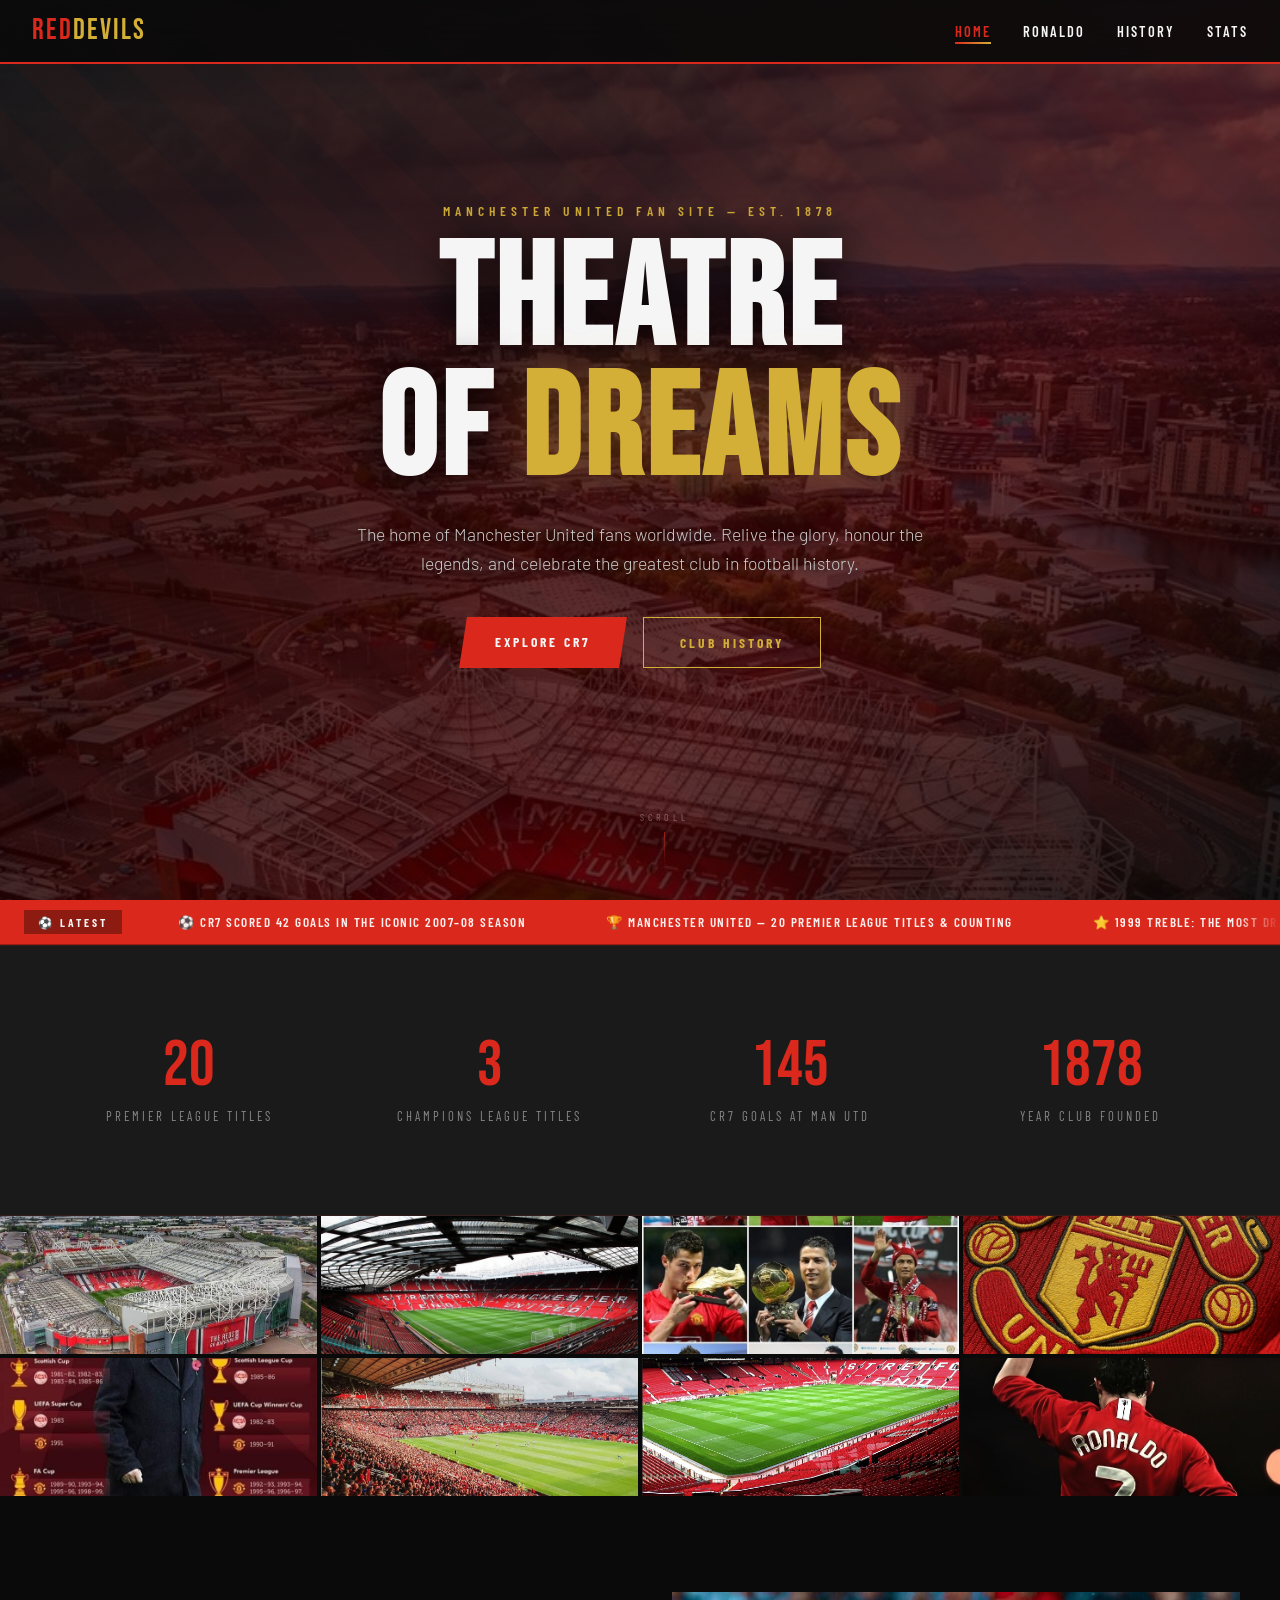
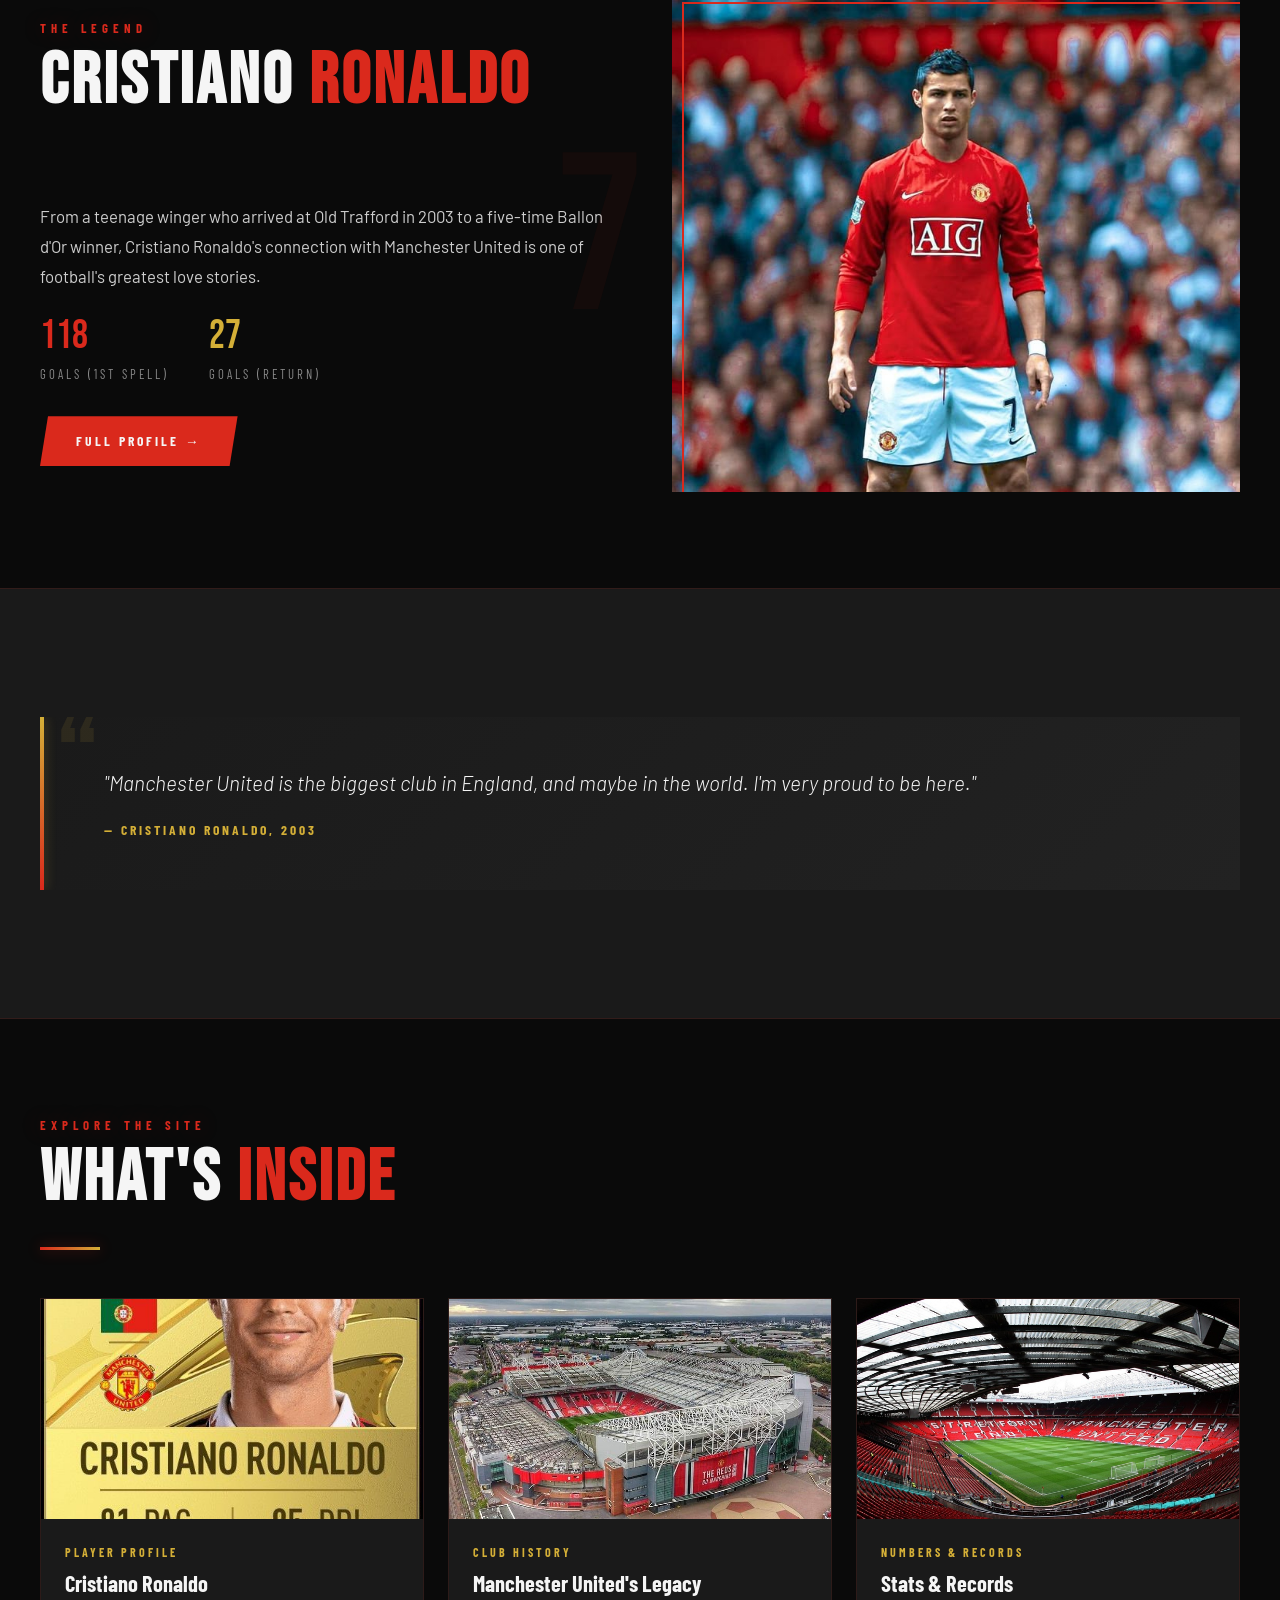
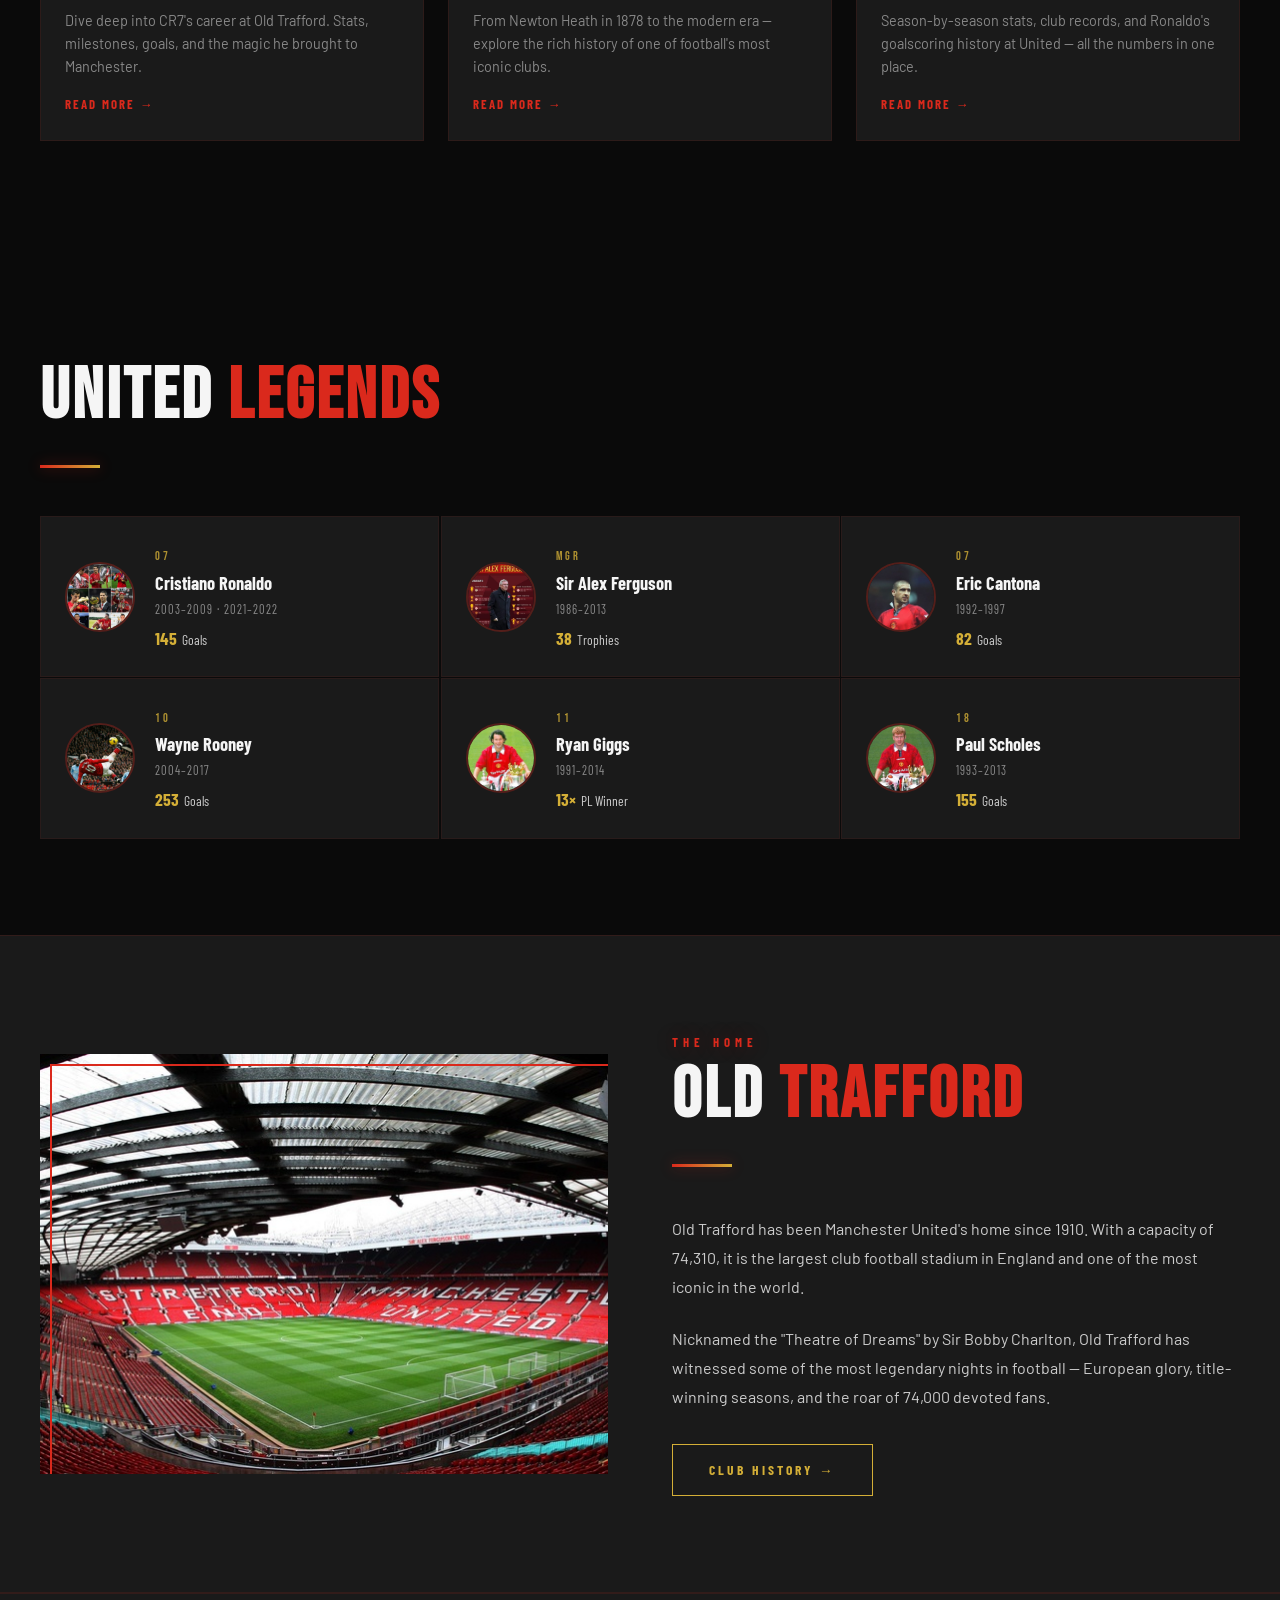
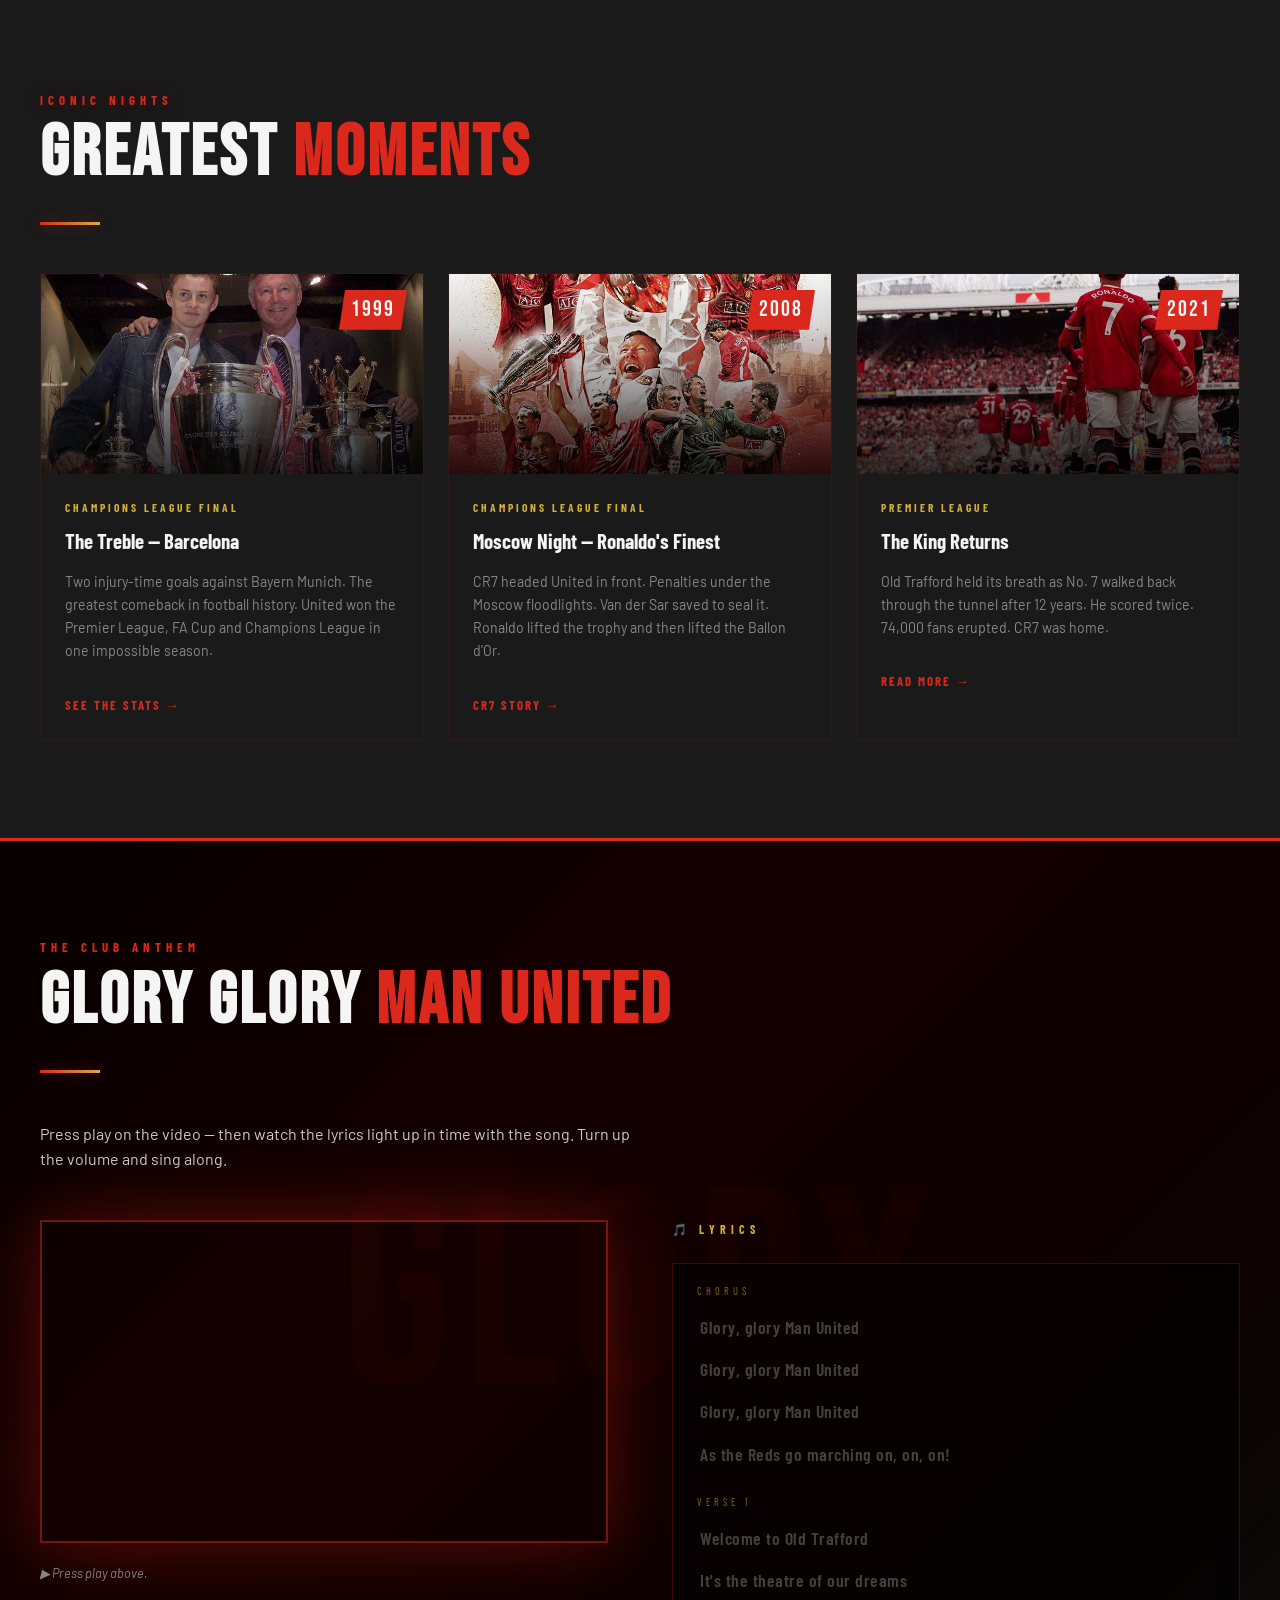
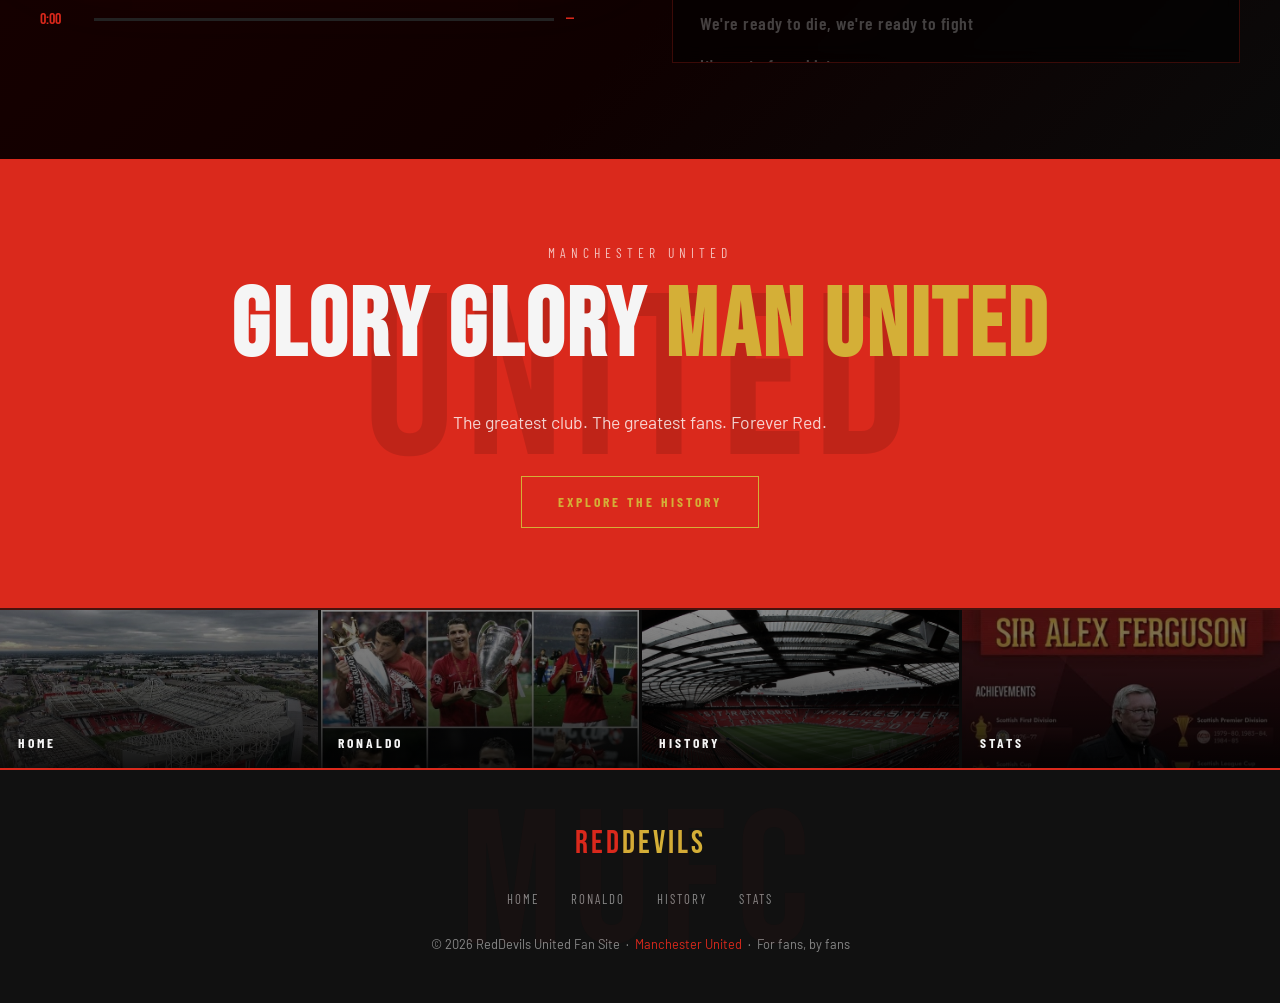
==== index.html @ 14d0441f "Add files via upload" ====
<!DOCTYPE html>
<html lang="en">
<head>
  <meta charset="UTF-8" />
  <meta name="viewport" content="width=device-width, initial-scale=1.0" />
  <title>Red Devils United — Manchester United Fan Site</title>
  <meta name="description" content="The home of Manchester United fans worldwide. Relive the glory, honour the legends.">
  <link rel="stylesheet" href="style.css" />
</head>
<body>

  <div id="scrollProgress"></div>
  <button id="backToTop" aria-label="Back to top">↑</button>

  <nav id="navbar">
    <a href="index.html" class="nav-logo">Red<span>Devils</span></a>
    <ul class="nav-links" id="navLinks">
      <li><a href="index.html" class="active">Home</a></li>
      <li><a href="ronaldo.html">Ronaldo</a></li>
      <li><a href="history.html">History</a></li>
      <li><a href="stats.html">Stats</a></li>
    </ul>
    <div class="hamburger" id="hamburger"><span></span><span></span><span></span></div>
  </nav>

  <!-- HERO -->
  <section class="hero">
    <img class="hero-bg-img"
      src="images/old-trafford-aerial.jpg"
      alt="Old Trafford"
      onerror="this.style.display='none'" />
    <div class="hero-overlay"></div>
    <div class="hero-pattern"></div>
    <div class="hero-particles" aria-hidden="true">
      <span class="particle" style="left:8%;width:6px;height:6px;background:var(--red);--dur:12s;--delay:0s;--op:0.35;"></span>
      <span class="particle" style="left:18%;width:3px;height:3px;background:var(--gold);--dur:9s;--delay:2s;--op:0.3;"></span>
      <span class="particle" style="left:30%;width:5px;height:5px;background:var(--red);--dur:14s;--delay:1s;--op:0.25;"></span>
      <span class="particle" style="left:45%;width:4px;height:4px;background:var(--white);--dur:11s;--delay:3.5s;--op:0.15;"></span>
      <span class="particle" style="left:60%;width:7px;height:7px;background:var(--red);--dur:10s;--delay:0.5s;--op:0.3;"></span>
      <span class="particle" style="left:72%;width:3px;height:3px;background:var(--gold);--dur:13s;--delay:2.5s;--op:0.35;"></span>
      <span class="particle" style="left:85%;width:5px;height:5px;background:var(--red);--dur:8s;--delay:4s;--op:0.28;"></span>
      <span class="particle" style="left:93%;width:4px;height:4px;background:var(--white);--dur:15s;--delay:1.5s;--op:0.2;"></span>
    </div>
    <div class="hero-content">
      <p class="hero-eyebrow">Manchester United Fan Site — Est. 1878</p>
      <h1>Theatre<br>of <span class="gold">Dreams</span></h1>
      <p class="hero-sub">The home of Manchester United fans worldwide. Relive the glory, honour the legends, and celebrate the greatest club in football history.</p>
      <div class="hero-cta">
        <a href="ronaldo.html" class="btn btn-primary">Explore CR7</a>
        <a href="history.html" class="btn btn-outline">Club History</a>
      </div>
    </div>
    <div class="scroll-hint" aria-hidden="true">
      <span class="scroll-hint-label">Scroll</span>
      <div class="scroll-hint-line"></div>
    </div>
  </section>

  <!-- BREAKING NEWS TICKER -->
  <div class="news-ticker" aria-label="Club news ticker">
    <span class="news-ticker-label">⚽ Latest</span>
    <div class="news-ticker-track">
      <div class="news-ticker-content">
        <span class="ticker-item">⚽ CR7 scored 42 goals in the iconic 2007–08 season</span>
        <span class="ticker-item">🏆 Manchester United — 20 Premier League titles &amp; counting</span>
        <span class="ticker-item">⭐ 1999 Treble: the most dramatic Champions League final ever</span>
        <span class="ticker-item">🔴 Old Trafford: largest club stadium in England · 74,310 capacity</span>
        <span class="ticker-item">👑 Sir Alex Ferguson: 27 years, 38 trophies, the greatest ever</span>
        <span class="ticker-item">💛 Ronaldo's No. 7 worn by Best, Robson, Cantona, Beckham &amp; CR7</span>
        <span class="ticker-item">🌍 1968: First English club to win the European Cup under Busby</span>
        <span class="ticker-item">⚽ CR7 scored 42 goals in the iconic 2007–08 season</span>
        <span class="ticker-item">🏆 Manchester United — 20 Premier League titles &amp; counting</span>
        <span class="ticker-item">⭐ 1999 Treble: the most dramatic Champions League final ever</span>
        <span class="ticker-item">🔴 Old Trafford: largest club stadium in England · 74,310 capacity</span>
        <span class="ticker-item">👑 Sir Alex Ferguson: 27 years, 38 trophies, the greatest ever</span>
        <span class="ticker-item">💛 Ronaldo's No. 7 worn by Best, Robson, Cantona, Beckham &amp; CR7</span>
        <span class="ticker-item">🌍 1968: First English club to win the European Cup under Busby</span>
      </div>
    </div>
  </div>

  <section class="dark-band" style="padding: 3rem 2rem;">
    <div class="container">
      <div class="stats-grid">
        <div class="stat-card reveal"><span class="stat-number">20</span><span class="stat-label">Premier League Titles</span></div>
        <div class="stat-card reveal"><span class="stat-number">3</span><span class="stat-label">Champions League Titles</span></div>
        <div class="stat-card reveal"><span class="stat-number">145</span><span class="stat-label">CR7 Goals at Man Utd</span></div>
        <div class="stat-card reveal"><span class="stat-number">1878</span><span class="stat-label">Year Club Founded</span></div>
      </div>
    </div>
  </section>

  <!-- GALLERY STRIP -->
  <div class="gallery-strip">
    <div class="gallery-item">
      <img src="images/old-trafford-exterior.jpg" alt="Old Trafford exterior" onerror="this.parentElement.style.background='#1a0000'" />
      <div class="gallery-caption"><span>Old Trafford</span></div>
    </div>
    <div class="gallery-item">
      <img src="images/old-trafford-inside.jpg" alt="Old Trafford inside" onerror="this.parentElement.style.background='#1a0000'" />
      <div class="gallery-caption"><span>Theatre of Dreams Inside</span></div>
    </div>
    <div class="gallery-item">
      <img src="images/ronaldo.jpg" alt="Cristiano Ronaldo" onerror="this.parentElement.style.background='#1a0000'" />
      <div class="gallery-caption"><span>Cristiano Ronaldo</span></div>
    </div>
    <div class="gallery-item">
      <img src="images/mufc-crest.png" alt="Man United Crest" onerror="this.parentElement.style.background='#1a0000'" />
      <div class="gallery-caption"><span>The Red Devils</span></div>
    </div>
    <div class="gallery-item">
      <img src="images/ferguson.jpg" alt="Sir Alex Ferguson" onerror="this.parentElement.style.background='#1a0000'" />
      <div class="gallery-caption"><span>Sir Alex Ferguson</span></div>
    </div>
    <div class="gallery-item">
      <img src="images/old-trafford-matchday.jpg" alt="Old Trafford match day" onerror="this.parentElement.style.background='#1a0000'" />
      <div class="gallery-caption"><span>Match Day</span></div>
    </div>
    <div class="gallery-item">
      <img src="images/old-trafford-pitch.jpg" alt="Old Trafford pitch" onerror="this.parentElement.style.background='#1a0000'" />
      <div class="gallery-caption"><span>The Pitch</span></div>
    </div>
    <div class="gallery-item">
      <img src="images/ronaldo-no7.jpg" alt="Ronaldo No.7" onerror="this.parentElement.style.background='#1a0000'" />
      <div class="gallery-caption"><span>No. 7</span></div>
    </div>
  </div>

  <!-- FEATURED: RONALDO -->
  <section>
    <div class="container">
      <div class="featured-split">
        <div style="position: relative;">
          <p class="section-label reveal">The Legend</p>
          <h2 class="section-title reveal">Cristiano <span>Ronaldo</span></h2>
          <div class="divider reveal"></div>
          <p class="reveal" style="color: var(--light-gray); margin-bottom: 1.5rem; font-size: 1.05rem; line-height: 1.8;">
            From a teenage winger who arrived at Old Trafford in 2003 to a five-time Ballon d'Or winner, Cristiano Ronaldo's connection with Manchester United is one of football's greatest love stories.
          </p>
          <div style="display: flex; gap: 2.5rem; margin-bottom: 2rem;" class="reveal">
            <div>
              <span class="stat-number" style="font-size: 2.5rem;">118</span>
              <span class="stat-label">Goals (1st Spell)</span>
            </div>
            <div>
              <span class="stat-number" style="font-size: 2.5rem; color: var(--gold);">27</span>
              <span class="stat-label">Goals (Return)</span>
            </div>
          </div>
          <a href="ronaldo.html" class="btn btn-primary reveal">Full Profile →</a>
          <span class="featured-number">7</span>
        </div>
        <div class="featured-img-wrap reveal">
          <img class="featured-img-real"
            src="images/ronaldo-featured.jpg"
            alt="Cristiano Ronaldo"
            onerror="this.style.display='none'; this.nextElementSibling.style.display='flex'" />
          <div class="featured-img-placeholder" style="display:none;">
            <span style="font-family:'Bebas Neue',sans-serif;font-size:8rem;color:rgba(218,41,28,0.45);">CR7</span>
          </div>
        </div>
      </div>
    </div>
  </section>

  <!-- QUOTE -->
  <section class="dark-band">
    <div class="container">
      <div class="quote-block reveal">
        <p class="quote-text">"Manchester United is the biggest club in England, and maybe in the world. I'm very proud to be here."</p>
        <span class="quote-author">— Cristiano Ronaldo, 2003</span>
      </div>
    </div>
  </section>

  <!-- EXPLORE CARDS -->
  <section>
    <div class="container">
      <p class="section-label reveal">Explore the Site</p>
      <h2 class="section-title reveal">What's <span>Inside</span></h2>
      <div class="divider reveal"></div>
      <div class="cards-grid">
        <div class="card reveal">
          <div class="card-img-wrap">
            <img class="card-img-real"
              src="images/ronaldo-card.jpg"
              alt="Cristiano Ronaldo"
              onerror="this.style.display='none'" />
          </div>
          <div class="card-body">
            <span class="card-tag">Player Profile</span>
            <h3>Cristiano Ronaldo</h3>
            <p>Dive deep into CR7's career at Old Trafford. Stats, milestones, goals, and the magic he brought to Manchester.</p>
            <a href="ronaldo.html" class="card-link">Read More →</a>
          </div>
        </div>
        <div class="card reveal">
          <div class="card-img-wrap">
            <img class="card-img-real"
              src="images/old-trafford-exterior.jpg"
              alt="Old Trafford"
              onerror="this.style.display='none'" />
          </div>
          <div class="card-body">
            <span class="card-tag">Club History</span>
            <h3>Manchester United's Legacy</h3>
            <p>From Newton Heath in 1878 to the modern era — explore the rich history of one of football's most iconic clubs.</p>
            <a href="history.html" class="card-link">Read More →</a>
          </div>
        </div>
        <div class="card reveal">
          <div class="card-img-wrap">
            <img class="card-img-real"
              src="images/old-trafford-inside.jpg"
              alt="Old Trafford inside"
              onerror="this.style.display='none'" />
          </div>
          <div class="card-body">
            <span class="card-tag">Numbers & Records</span>
            <h3>Stats & Records</h3>
            <p>Season-by-season stats, club records, and Ronaldo's goalscoring history at United — all the numbers in one place.</p>
            <a href="stats.html" class="card-link">Read More →</a>
          </div>
        </div>
      </div>
    </div>
  </section>

  <!-- UNITED LEGENDS -->
  <section>
    <div class="container">
      <p class="section-label reveal">All-Time Greats</p>
      <h2 class="section-title reveal">United <span>Legends</span></h2>
      <div class="divider reveal"></div>
      <div class="legends-grid">

        <div class="legend-card reveal">
          <div class="legend-img-wrap">
            <img src="images/ronaldo.jpg" alt="Cristiano Ronaldo" loading="lazy"
              onerror="this.style.display='none';this.nextElementSibling.style.display='flex'"/>
            <div class="legend-img-fallback"><span>CR7</span></div>
          </div>
          <div class="legend-info">
            <span class="legend-number">07</span>
            <h3>Cristiano Ronaldo</h3>
            <p class="legend-years">2003–2009 · 2021–2022</p>
            <p class="legend-stat"><strong>145</strong> Goals</p>
          </div>
        </div>

        <div class="legend-card reveal">
          <div class="legend-img-wrap">
            <img src="images/ferguson.jpg" alt="Sir Alex Ferguson" loading="lazy"
              onerror="this.style.display='none';this.nextElementSibling.style.display='flex'"/>
            <div class="legend-img-fallback"><span>SAF</span></div>
          </div>
          <div class="legend-info">
            <span class="legend-number">MGR</span>
            <h3>Sir Alex Ferguson</h3>
            <p class="legend-years">1986–2013</p>
            <p class="legend-stat"><strong>38</strong> Trophies</p>
          </div>
        </div>

        <div class="legend-card reveal">
          <div class="legend-img-wrap">
            <img src="images/cantona.jpg" alt="Eric Cantona" loading="lazy"
              onerror="this.style.display='none';this.nextElementSibling.style.display='flex'"/>
            <div class="legend-img-fallback" style="background:linear-gradient(135deg,#0a0014,#300040)"><span>ERI</span></div>
          </div>
          <div class="legend-info">
            <span class="legend-number">07</span>
            <h3>Eric Cantona</h3>
            <p class="legend-years">1992–1997</p>
            <p class="legend-stat"><strong>82</strong> Goals</p>
          </div>
        </div>

        <div class="legend-card reveal">
          <div class="legend-img-wrap">
            <img src="images/rooney.jpg" alt="Wayne Rooney" loading="lazy"
              onerror="this.style.display='none';this.nextElementSibling.style.display='flex'"/>
            <div class="legend-img-fallback" style="background:linear-gradient(135deg,#001020,#003060)"><span>WR</span></div>
          </div>
          <div class="legend-info">
            <span class="legend-number">10</span>
            <h3>Wayne Rooney</h3>
            <p class="legend-years">2004–2017</p>
            <p class="legend-stat"><strong>253</strong> Goals</p>
          </div>
        </div>

        <div class="legend-card reveal">
          <div class="legend-img-wrap">
            <img src="images/giggs.jpg" alt="Ryan Giggs" loading="lazy"
              onerror="this.style.display='none';this.nextElementSibling.style.display='flex'"/>
            <div class="legend-img-fallback" style="background:linear-gradient(135deg,#001800,#003800)"><span>RG</span></div>
          </div>
          <div class="legend-info">
            <span class="legend-number">11</span>
            <h3>Ryan Giggs</h3>
            <p class="legend-years">1991–2014</p>
            <p class="legend-stat"><strong>13×</strong> PL Winner</p>
          </div>
        </div>

        <div class="legend-card reveal">
          <div class="legend-img-wrap">
            <img src="images/scholes.jpg" alt="Paul Scholes" loading="lazy"
              onerror="this.style.display='none';this.nextElementSibling.style.display='flex'"/>
            <div class="legend-img-fallback" style="background:linear-gradient(135deg,#1a1200,#3a2800)"><span>PS</span></div>
          </div>
          <div class="legend-info">
            <span class="legend-number">18</span>
            <h3>Paul Scholes</h3>
            <p class="legend-years">1993–2013</p>
            <p class="legend-stat"><strong>155</strong> Goals</p>
          </div>
        </div>

      </div>
    </div>
  </section>

  <!-- OLD TRAFFORD SPLIT -->
  <section class="dark-band">
    <div class="container">
      <div class="featured-split">
        <div class="featured-img-wrap reveal">
          <img class="featured-img-real" style="height:420px;"
            src="images/old-trafford-inside.jpg"
            alt="Inside Old Trafford"
            onerror="this.style.display='none'; this.nextElementSibling.style.display='flex'" />
          <div class="featured-img-placeholder" style="display:none; height:420px; flex-direction:column; gap:1rem;">
            <span style="font-size:5rem;">🏟️</span>
            <span style="font-family:'Bebas Neue',sans-serif;font-size:2.5rem;letter-spacing:5px;color:rgba(218,41,28,0.6);">Old Trafford</span>
          </div>
        </div>
        <div>
          <p class="section-label reveal">The Home</p>
          <h2 class="section-title reveal">Old <span>Trafford</span></h2>
          <div class="divider reveal"></div>
          <p class="reveal" style="color: var(--light-gray); line-height: 1.8; margin-bottom: 1.5rem;">
            Old Trafford has been Manchester United's home since 1910. With a capacity of 74,310, it is the largest club football stadium in England and one of the most iconic in the world.
          </p>
          <p class="reveal" style="color: var(--light-gray); line-height: 1.8; margin-bottom: 2rem;">
            Nicknamed the "Theatre of Dreams" by Sir Bobby Charlton, Old Trafford has witnessed some of the most legendary nights in football — European glory, title-winning seasons, and the roar of 74,000 devoted fans.
          </p>
          <a href="history.html" class="btn btn-outline reveal">Club History →</a>
        </div>
      </div>
    </div>
  </section>

  <!-- GREATEST MOMENTS -->
  <section class="dark-band">
    <div class="container">
      <p class="section-label reveal">Iconic Nights</p>
      <h2 class="section-title reveal">Greatest <span>Moments</span></h2>
      <div class="divider reveal"></div>
      <div class="moments-grid">

        <div class="moment-card reveal">
          <div class="moment-img">
            <img src="images/treble-1999.jpg" alt="1999 Treble" loading="lazy" onerror="this.style.display='none'" />
            <div class="moment-overlay"></div>
            <div class="moment-year-badge">1999</div>
          </div>
          <div class="moment-body">
            <span class="moment-tag">Champions League Final</span>
            <h3 class="moment-title">The Treble — Barcelona</h3>
            <p class="moment-desc">Two injury-time goals against Bayern Munich. The greatest comeback in football history. United won the Premier League, FA Cup and Champions League in one impossible season.</p>
            <a href="stats.html" class="card-link">See the Stats →</a>
          </div>
        </div>

        <div class="moment-card reveal">
          <div class="moment-img">
            <img src="images/moscow-2008.jpg" alt="2008 Moscow Final" loading="lazy" onerror="this.style.display='none'" />
            <div class="moment-overlay"></div>
            <div class="moment-year-badge">2008</div>
          </div>
          <div class="moment-body">
            <span class="moment-tag">Champions League Final</span>
            <h3 class="moment-title">Moscow Night — Ronaldo's Finest</h3>
            <p class="moment-desc">CR7 headed United in front. Penalties under the Moscow floodlights. Van der Sar saved to seal it. Ronaldo lifted the trophy and then lifted the Ballon d'Or.</p>
            <a href="ronaldo.html" class="card-link">CR7 Story →</a>
          </div>
        </div>

        <div class="moment-card reveal">
          <div class="moment-img">
            <img src="images/ronaldo-return-2021.jpg" alt="Ronaldo Return 2021" loading="lazy" onerror="this.style.display='none'" />
            <div class="moment-overlay"></div>
            <div class="moment-year-badge">2021</div>
          </div>
          <div class="moment-body">
            <span class="moment-tag">Premier League</span>
            <h3 class="moment-title">The King Returns</h3>
            <p class="moment-desc">Old Trafford held its breath as No. 7 walked back through the tunnel after 12 years. He scored twice. 74,000 fans erupted. CR7 was home.</p>
            <a href="ronaldo.html" class="card-link">Read More →</a>
          </div>
        </div>

      </div>
    </div>
  </section>

  <!-- ANTHEM SECTION -->
  <section class="anthem-section" id="anthem">
    <div class="anthem-header reveal">
      <p class="section-label">The Club Anthem</p>
      <h2 class="section-title">Glory Glory <span>Man United</span></h2>
      <div class="divider"></div>
      <p style="color: var(--light-gray); max-width: 600px;">
        Press play on the video — then watch the lyrics light up in time with the song. Turn up the volume and sing along.
      </p>
    </div>

    <div class="anthem-inner">
      <div>
        <div class="anthem-video-wrap">
          <iframe
            id="ytAnthem"
            src="https://www.youtube.com/embed/UyEct2ocXOQ?enablejsapi=1"
            allow="autoplay; encrypted-media"
            allowfullscreen
            title="Glory Glory Man United">
          </iframe>
        </div>
        <p class="anthem-note">▶ Press play above.</p>
        <div class="lyrics-progress" style="margin-top: 1.5rem;" id="anthemProgress">
          <span class="lyric-time" id="anthemTime">0:00</span>
          <div class="lyric-bar" id="anthemBar">
            <div class="lyric-bar-fill" id="anthemFill"></div>
          </div>
          <span class="lyric-time" id="anthemDuration">—</span>
        </div>
      </div>

      <div>
        <span class="lyrics-header">🎵 Lyrics</span>
        <div class="lyrics-box" id="lyricsBox">

          <span class="lyric-section-tag">Chorus</span>
          <div class="lyric-line" data-time="16">Glory, glory Man United</div>
          <div class="lyric-line" data-time="19">Glory, glory Man United</div>
          <div class="lyric-line" data-time="22">Glory, glory Man United</div>
          <div class="lyric-line" data-time="26">As the Reds go marching on, on, on!</div>

          <span class="lyric-section-tag">Verse 1</span>
          <div class="lyric-line" data-time="32">Welcome to Old Trafford</div>
          <div class="lyric-line" data-time="35">It's the theatre of our dreams</div>
          <div class="lyric-line" data-time="38">We're ready to die, we're ready to fight</div>
          <div class="lyric-line" data-time="42">It's part of our history</div>
          <div class="lyric-line" data-time="46">The power and the glory</div>
          <div class="lyric-line" data-time="50">Oh the Stretford End will sing</div>
          <div class="lyric-line" data-time="54">As the Reds go marching on, on, on!</div>

          <span class="lyric-section-tag">Chorus</span>
          <div class="lyric-line" data-time="59">Glory, glory Man United</div>
          <div class="lyric-line" data-time="62">Glory, glory Man United</div>
          <div class="lyric-line" data-time="65">Glory, glory Man United</div>
          <div class="lyric-line" data-time="69">As the Reds go marching on, on, on!</div>

          <span class="lyric-section-tag">Verse 2</span>
          <div class="lyric-line" data-time="74">With Rashford and Lukaku and the magic at their feet</div>
          <div class="lyric-line" data-time="78">There's no competition in the English Premier League</div>
          <div class="lyric-line" data-time="81">We won the champions of the world</div>
          <div class="lyric-line" data-time="84">Cause we're the greatest football team</div>
          <div class="lyric-line" data-time="87">As the Reds go marching on, on, on!</div>

          <span class="lyric-section-tag">Chorus</span>
          <div class="lyric-line" data-time="91">Glory, glory Man United</div>
          <div class="lyric-line" data-time="95">Glory, glory Man United</div>
          <div class="lyric-line" data-time="97">Glory, glory Man United</div>
          <div class="lyric-line" data-time="101">As the Reds go marching on, on, on!</div>

          <span class="lyric-section-tag">Verse 3</span>
          <div class="lyric-line" data-time="104">And now we are the champions</div>
          <div class="lyric-line" data-time="107">And there's no one left to beat</div>
          <div class="lyric-line" data-time="109">We finished off the Scousers</div>
          <div class="lyric-line" data-time="114">And silenced the Mersey beat</div>
          <div class="lyric-line" data-time="117">And in Europe you'll see our glory</div>
          <div class="lyric-line" data-time="121">68 — Kidd, Charlton and Best</div>
          <div class="lyric-line" data-time="125">As the Reds go marching on, on, on!</div>

          <span class="lyric-section-tag">Chorus</span>
          <div class="lyric-line" data-time="130">Glory, glory Man United</div>
          <div class="lyric-line" data-time="133">Glory, glory Man United</div>
          <div class="lyric-line" data-time="137">Glory, glory Man United</div>
          <div class="lyric-line" data-time="140">As the Reds go marching on, on, on!</div>

          <span class="lyric-section-tag">Final Chorus</span>
          <div class="lyric-line" data-time="143">Glory, glory Man United</div>
          <div class="lyric-line" data-time="146">Glory, glory Man United</div>
          <div class="lyric-line" data-time="150">Glory, glory Man United</div>
          <div class="lyric-line" data-time="153">As the Reds go marching on, on, on!</div>

          <span class="lyric-section-tag">Outro</span>
          <div class="lyric-line" data-time="156">Glory, glory Man United</div>
          <div class="lyric-line" data-time="158">Glory, glory Man United</div>
          <div class="lyric-line" data-time="161">Glory, glory Man United</div>
          <div class="lyric-line" data-time="164">As the Reds go marching on.....</div>

          <div style="height: 1.5rem;"></div>
        </div>
      </div>
    </div>
  </section>

  <!-- RED BAND CTA -->
  <section class="red-band">
    <div class="container">
      <p style="font-family:'Barlow Condensed',sans-serif;font-size:0.85rem;letter-spacing:5px;text-transform:uppercase;color:rgba(255,255,255,0.7);margin-bottom:1rem;" class="reveal">Manchester United</p>
      <h2 class="section-title reveal" style="font-size:clamp(3rem,8vw,6rem);">Glory Glory <span style="color:var(--gold);">Man United</span></h2>
      <p class="reveal" style="color:rgba(255,255,255,0.8);margin-bottom:2.5rem;font-size:1.1rem;max-width:500px;margin-left:auto;margin-right:auto;">The greatest club. The greatest fans. Forever Red.</p>
      <a href="history.html" class="btn btn-outline reveal">Explore the History</a>
    </div>
  </section>

  <!-- RELATED PAGES NAV STRIP -->
  <div class="related-strip">
    <a href="index.html" class="related-cell">
      <img src="images/old-trafford-exterior.jpg" alt="Home" loading="lazy" onerror="this.style.display='none'" />
      <div class="related-overlay">
        <span class="related-label">Home</span>
        <span class="related-arrow">→</span>
      </div>
    </a>
    <a href="ronaldo.html" class="related-cell">
      <img src="images/ronaldo.jpg" alt="Ronaldo" loading="lazy" onerror="this.style.display='none'" />
      <div class="related-overlay">
        <span class="related-label">Ronaldo</span>
        <span class="related-arrow">→</span>
      </div>
    </a>
    <a href="history.html" class="related-cell">
      <img src="images/old-trafford-inside.jpg" alt="History" loading="lazy" onerror="this.style.display='none'" />
      <div class="related-overlay">
        <span class="related-label">History</span>
        <span class="related-arrow">→</span>
      </div>
    </a>
    <a href="stats.html" class="related-cell">
      <img src="images/ferguson.jpg" alt="Stats" loading="lazy" onerror="this.style.display='none'" />
      <div class="related-overlay">
        <span class="related-label">Stats</span>
        <span class="related-arrow">→</span>
      </div>
    </a>
  </div>

  <footer>
    <div class="footer-logo">Red<span>Devils</span></div>
    <ul class="footer-links">
      <li><a href="index.html">Home</a></li>
      <li><a href="ronaldo.html">Ronaldo</a></li>
      <li><a href="history.html">History</a></li>
      <li><a href="stats.html">Stats</a></li>
    </ul>
    <p class="footer-copy">© 2026 RedDevils United Fan Site &nbsp;·&nbsp; <span>Manchester United</span> &nbsp;·&nbsp; For fans, by fans</p>
  </footer>

  <script src="script.js"></script>
</body>
</html>
---- style.css ----
@import url('https://fonts.googleapis.com/css2?family=Bebas+Neue&family=Barlow:ital,wght@0,300;0,400;0,600;0,700;1,400&family=Barlow+Condensed:wght@400;600;700&display=swap');

:root {
  --red: #DA291C;
  --dark-red: #8B0000;
  --gold: #D4AF37;
  --black: #0A0A0A;
  --dark: #111111;
  --dark-2: #1a1a1a;
  --dark-3: #222222;
  --white: #F5F5F5;
  --gray: #888888;
  --light-gray: #CCCCCC;
  --red-glow: rgba(218,41,28,0.45);
  --gold-glow: rgba(212,175,55,0.4);
}

*, *::before, *::after { margin: 0; padding: 0; box-sizing: border-box; }
html { scroll-behavior: smooth; }

body {
  background: var(--black); color: var(--white);
  font-family: 'Barlow', sans-serif; font-size: 16px; line-height: 1.6; overflow-x: hidden;
  animation: pageEnter 0.5s ease forwards;
}
@keyframes pageEnter { from { opacity: 0; } to { opacity: 1; } }

::-webkit-scrollbar { width: 5px; }
::-webkit-scrollbar-track { background: var(--dark); }
::-webkit-scrollbar-thumb { background: var(--red); border-radius: 2px; }
::-webkit-scrollbar-thumb:hover { background: var(--gold); }

#scrollProgress {
  position: fixed; top: 0; left: 0; height: 3px;
  background: linear-gradient(90deg, var(--red), var(--gold));
  z-index: 2000; width: 0%;
  box-shadow: 0 0 12px var(--red-glow);
  transition: width 0.1s linear;
}

#backToTop {
  position: fixed; bottom: 2rem; right: 2rem;
  width: 46px; height: 46px; background: var(--red); color: var(--white);
  border: none; cursor: pointer; font-size: 1.1rem; font-family: 'Bebas Neue', sans-serif;
  display: flex; align-items: center; justify-content: center;
  opacity: 0; transform: translateY(20px);
  transition: all 0.35s cubic-bezier(0.34, 1.56, 0.64, 1);
  z-index: 990; clip-path: polygon(8px 0%, 100% 0%, calc(100% - 8px) 100%, 0% 100%);
  box-shadow: 0 4px 20px rgba(218,41,28,0.3);
}
#backToTop.visible { opacity: 1; transform: translateY(0); }
#backToTop:hover { background: var(--gold); color: var(--black); transform: translateY(-4px); box-shadow: 0 10px 30px rgba(212,175,55,0.4); }

nav {
  position: fixed; top: 0; left: 0; width: 100%; z-index: 1000;
  background: rgba(10,10,10,0.92); backdrop-filter: blur(16px) saturate(180%);
  border-bottom: 2px solid var(--red); padding: 0 2rem; height: 64px;
  display: flex; align-items: center; justify-content: space-between; transition: box-shadow 0.3s, background 0.3s;
}
nav.scrolled { background: rgba(6,6,6,0.98); box-shadow: 0 4px 30px rgba(0,0,0,0.8); }
.nav-logo { font-family: 'Bebas Neue', sans-serif; font-size: 1.8rem; color: var(--red); letter-spacing: 2px; text-decoration: none; transition: text-shadow 0.3s; }
.nav-logo:hover { text-shadow: 0 0 20px var(--red-glow); }
.nav-logo span { color: var(--gold); }
.nav-links { display: flex; list-style: none; gap: 2rem; }
.nav-links a {
  font-family: 'Barlow Condensed', sans-serif; font-size: 0.9rem; font-weight: 600;
  letter-spacing: 2px; text-transform: uppercase; color: var(--white); text-decoration: none;
  transition: color 0.3s; position: relative;
}
.nav-links a::after { content: ''; position: absolute; bottom: -4px; left: 0; width: 0; height: 2px; background: linear-gradient(90deg,var(--red),var(--gold)); transition: width 0.3s; }
.nav-links a:hover { color: var(--red); }
.nav-links a:hover::after { width: 100%; }
.nav-links a.active { color: var(--red); }
.nav-links a.active::after { width: 100%; }
.hamburger { display: none; flex-direction: column; gap: 5px; cursor: pointer; padding: 5px; }
.hamburger span { display: block; width: 26px; height: 2px; background: var(--white); transition: all 0.3s; }
.hamburger.active span:nth-child(1) { transform: rotate(45deg) translate(5px,5px); }
.hamburger.active span:nth-child(2) { opacity: 0; }
.hamburger.active span:nth-child(3) { transform: rotate(-45deg) translate(5px,-5px); }

.news-ticker {
  background: var(--red); padding: 0.62rem 0;
  overflow: hidden; display: flex; align-items: center;
  border-bottom: 1px solid rgba(0,0,0,0.3);
}
.news-ticker-label {
  font-family: 'Barlow Condensed', sans-serif; font-size: 0.72rem; font-weight: 700;
  letter-spacing: 3px; text-transform: uppercase; color: var(--white); white-space: nowrap;
  background: rgba(0,0,0,0.35); padding: 3px 14px; flex-shrink: 0; margin: 0 1rem 0 1.5rem; z-index: 1;
}
.news-ticker-track {
  overflow: hidden; flex: 1;
  mask-image: linear-gradient(to right, transparent 0%, black 4%, black 96%, transparent 100%);
  -webkit-mask-image: linear-gradient(to right, transparent 0%, black 4%, black 96%, transparent 100%);
}
.news-ticker-content {
  display: flex; gap: 0; animation: tickerScroll 42s linear infinite; white-space: nowrap; width: max-content;
}
.news-ticker-content:hover { animation-play-state: paused; }
@keyframes tickerScroll { from { transform: translateX(0); } to { transform: translateX(-50%); } }
.ticker-item {
  font-family: 'Barlow Condensed', sans-serif; font-size: 0.82rem; font-weight: 600;
  letter-spacing: 1.5px; text-transform: uppercase; color: rgba(255,255,255,0.92); padding: 0 2.5rem;
}

.hero { min-height: 100vh; display: flex; align-items: center; justify-content: center; position: relative; overflow: hidden; padding-top: 64px; }
.hero-bg-img { position: absolute; inset: 0; width: 100%; height: 110%; object-fit: cover; object-position: center top; z-index: 0; will-change: transform; }
.hero-overlay { position: absolute; inset: 0; background: linear-gradient(135deg,rgba(10,10,10,0.9) 0%,rgba(26,0,0,0.85) 35%,rgba(60,0,0,0.78) 65%,rgba(10,10,10,0.92) 100%); z-index: 1; }
.hero-pattern { position: absolute; inset: 0; z-index: 2; background-image: repeating-linear-gradient(45deg, transparent, transparent 40px, rgba(218,41,28,0.03) 40px, rgba(218,41,28,0.03) 80px); }
.hero::after { content: ''; position: absolute; inset: 0; z-index: 2; background: radial-gradient(ellipse 60% 60% at 20% 50%, rgba(218,41,28,0.1) 0%, transparent 70%); animation: pulseGlow 5s ease-in-out infinite alternate; pointer-events: none; }
@keyframes pulseGlow { from { opacity: 0.5; } to { opacity: 1; } }

.hero-particles { position: absolute; inset: 0; z-index: 3; pointer-events: none; overflow: hidden; }
.particle { position: absolute; border-radius: 50%; opacity: 0; animation: floatUp var(--dur, 10s) var(--delay, 0s) infinite ease-in; }
@keyframes floatUp {
  0% { transform: translateY(110vh) scale(0); opacity: 0; }
  8% { opacity: var(--op, 0.4); }
  92% { opacity: var(--op, 0.4); }
  100% { transform: translateY(-80px) scale(1); opacity: 0; }
}

.hero-content { position: relative; z-index: 4; text-align: center; padding: 2rem; max-width: 900px; }
.hero-eyebrow { font-family: 'Barlow Condensed', sans-serif; font-size: 0.85rem; font-weight: 600; letter-spacing: 5px; text-transform: uppercase; color: var(--gold); margin-bottom: 1rem; opacity: 0; animation: fadeUp 0.8s 0.2s forwards; }
.hero h1 { font-family: 'Bebas Neue', sans-serif; font-size: clamp(4rem,12vw,9rem); line-height: 0.9; letter-spacing: 4px; color: var(--white); margin-bottom: 1.5rem; opacity: 0; animation: fadeUp 0.8s 0.4s forwards; text-shadow: 0 4px 40px rgba(0,0,0,0.9); }
.hero h1 .red { color: var(--red); display: block; }
.hero h1 .gold { color: var(--gold); text-shadow: 0 0 40px rgba(212,175,55,0.25); }
.hero-sub { font-size: 1.1rem; font-weight: 300; color: var(--light-gray); max-width: 600px; margin: 0 auto 2.5rem; opacity: 0; animation: fadeUp 0.8s 0.6s forwards; text-shadow: 0 2px 10px rgba(0,0,0,0.8); }
.hero-cta { display: flex; gap: 1rem; justify-content: center; flex-wrap: wrap; opacity: 0; animation: fadeUp 0.8s 0.8s forwards; }

.scroll-hint { position: absolute; bottom: 2rem; left: 50%; transform: translateX(-50%); z-index: 4; display: flex; flex-direction: column; align-items: center; gap: 0.4rem; opacity: 0; animation: fadeUp 0.8s 1.4s forwards; }
.scroll-hint-label { font-family: 'Barlow Condensed', sans-serif; font-size: 0.62rem; letter-spacing: 4px; text-transform: uppercase; color: rgba(255,255,255,0.35); }
.scroll-hint-line { width: 1px; height: 36px; background: linear-gradient(to bottom, rgba(218,41,28,0.6), transparent); animation: scrollLine 2s ease-in-out infinite; }
@keyframes scrollLine { 0%, 100% { transform: scaleY(1); opacity: 1; } 50% { transform: scaleY(0.4); opacity: 0.3; } }

.btn { display: inline-block; font-family: 'Barlow Condensed', sans-serif; font-size: 0.85rem; font-weight: 700; letter-spacing: 3px; text-transform: uppercase; padding: 14px 36px; text-decoration: none; transition: all 0.3s cubic-bezier(0.34, 1.56, 0.64, 1); cursor: pointer; border: none; }
.btn-primary { background: var(--red); color: var(--white); clip-path: polygon(8px 0%, 100% 0%, calc(100% - 8px) 100%, 0% 100%); }
.btn-primary:hover { background: #ff3327; transform: translateY(-3px); box-shadow: 0 10px 35px rgba(218,41,28,0.5); }
.btn-outline { background: transparent; color: var(--gold); border: 1px solid var(--gold); }
.btn-outline:hover { background: var(--gold); color: var(--black); transform: translateY(-3px); box-shadow: 0 10px 30px rgba(212,175,55,0.3); }

section { padding: 6rem 2rem; }
.container { max-width: 1200px; margin: 0 auto; }
.section-label { font-family: 'Barlow Condensed', sans-serif; font-size: 0.8rem; font-weight: 700; letter-spacing: 5px; text-transform: uppercase; color: var(--red); margin-bottom: 0.5rem; text-shadow: 0 0 20px rgba(218,41,28,0.35); }
.section-title { font-family: 'Bebas Neue', sans-serif; font-size: clamp(2.5rem,6vw,4.5rem); letter-spacing: 3px; line-height: 1; color: var(--white); margin-bottom: 2rem; }
.section-title span { color: var(--red); }
.divider { width: 60px; height: 3px; background: linear-gradient(90deg, var(--red), var(--gold)); margin-bottom: 3rem; box-shadow: 0 0 14px rgba(218,41,28,0.45); }

.stats-grid { display: grid; grid-template-columns: repeat(auto-fit, minmax(200px,1fr)); gap: 2px; }
.stat-card {
  background: var(--dark-2); padding: 2.5rem 2rem; text-align: center;
  transition: all 0.35s cubic-bezier(0.34, 1.56, 0.64, 1); position: relative; overflow: hidden; cursor: default;
}
.stat-card::before { content: ''; position: absolute; top: 0; left: 0; right: 0; height: 3px; background: linear-gradient(90deg,var(--red),var(--gold)); transform: scaleX(0); transition: transform 0.35s; }
.stat-card::after { content: ''; position: absolute; inset: 0; background: radial-gradient(circle at center, rgba(218,41,28,0.05) 0%, transparent 70%); opacity: 0; transition: opacity 0.35s; }
.stat-card:hover::before { transform: scaleX(1); }
.stat-card:hover::after { opacity: 1; }
.stat-card:hover { background: var(--dark-3); transform: translateY(-5px); box-shadow: 0 15px 40px rgba(218,41,28,0.14); }
.stat-number { font-family: 'Bebas Neue', sans-serif; font-size: 4rem; color: var(--red); line-height: 1; display: block; transition: text-shadow 0.3s; }
.stat-card:hover .stat-number { text-shadow: 0 0 30px var(--red-glow); }
.stat-label { font-family: 'Barlow Condensed', sans-serif; font-size: 0.8rem; letter-spacing: 3px; text-transform: uppercase; color: var(--gray); margin-top: 0.5rem; display: block; }

.cards-grid { display: grid; grid-template-columns: repeat(auto-fit, minmax(300px,1fr)); gap: 1.5rem; }
.card { background: var(--dark-2); border: 1px solid rgba(218,41,28,0.1); overflow: hidden; transition: all 0.35s cubic-bezier(0.34, 1.56, 0.64, 1); }
.card:hover { border-color: var(--red); transform: translateY(-8px); box-shadow: 0 24px 50px rgba(218,41,28,0.18), 0 0 80px rgba(218,41,28,0.06); }
.card-img-wrap { overflow: hidden; position: relative; height: 220px; }
.card-img-real { width: 100%; height: 100%; object-fit: cover; transition: transform 0.6s cubic-bezier(0.34, 1.56, 0.64, 1); }
.card:hover .card-img-real { transform: scale(1.08); }
.card-img-placeholder { width: 100%; height: 220px; display: flex; align-items: center; justify-content: center; font-size: 4rem; }
.card-body { padding: 1.5rem; }
.card-tag { font-family: 'Barlow Condensed', sans-serif; font-size: 0.75rem; font-weight: 700; letter-spacing: 3px; text-transform: uppercase; color: var(--gold); margin-bottom: 0.5rem; display: block; }
.card h3 { font-family: 'Barlow Condensed', sans-serif; font-size: 1.4rem; font-weight: 700; color: var(--white); margin-bottom: 0.75rem; line-height: 1.2; transition: color 0.3s; }
.card:hover h3 { color: var(--red); }
.card p { font-size: 0.9rem; color: var(--gray); line-height: 1.6; }
.card-link { display: inline-block; margin-top: 1rem; font-family: 'Barlow Condensed', sans-serif; font-size: 0.8rem; font-weight: 700; letter-spacing: 2px; text-transform: uppercase; color: var(--red); text-decoration: none; transition: color 0.3s, letter-spacing 0.3s; }
.card-link:hover { color: var(--gold); letter-spacing: 3px; }

.featured-split { display: grid; grid-template-columns: 1fr 1fr; gap: 4rem; align-items: center; }
.featured-number { font-family: 'Bebas Neue', sans-serif; font-size: clamp(8rem,20vw,14rem); color: rgba(218,41,28,0.05); line-height: 1; position: absolute; right: -2rem; top: 50%; transform: translateY(-50%); pointer-events: none; letter-spacing: -5px; animation: pulseNumber 4s ease-in-out infinite alternate; }
@keyframes pulseNumber { from { color: rgba(218,41,28,0.04); } to { color: rgba(218,41,28,0.11); } }
.featured-img-wrap { position: relative; overflow: hidden; }
.featured-img-wrap::after { content: ''; position: absolute; inset: 0; border: 2px solid var(--red); transform: translate(10px,10px); pointer-events: none; transition: transform 0.4s, box-shadow 0.4s; z-index: 2; }
.featured-img-wrap:hover::after { transform: translate(4px,4px); box-shadow: 0 0 25px rgba(218,41,28,0.3); }
.featured-img-real { width: 100%; height: 500px; object-fit: cover; object-position: center top; display: block; transition: transform 0.6s; }
.featured-img-wrap:hover .featured-img-real { transform: scale(1.03); }
.featured-img-placeholder { width: 100%; height: 500px; background: linear-gradient(135deg,#1a0000,#3a0000,#1a0000); display: flex; align-items: center; justify-content: center; flex-direction: column; gap: 1rem; }

.quote-block {
  background: linear-gradient(135deg,var(--dark-2),var(--dark-3));
  padding: 3rem 3rem 3rem 4rem; position: relative; margin: 2rem 0; overflow: hidden;
  transition: transform 0.3s, box-shadow 0.3s;
}
.quote-block::before { content: '\201C'; font-family: 'Bebas Neue', sans-serif; font-size: 8rem; color: rgba(212,175,55,0.1); position: absolute; top: -1rem; left: 1rem; line-height: 1; }
.quote-block::after { content: ''; position: absolute; left: 0; top: 0; bottom: 0; width: 4px; background: linear-gradient(to bottom, var(--gold), var(--red), var(--gold)); background-size: 100% 200%; animation: borderSlide 3s ease-in-out infinite; box-shadow: 0 0 12px var(--gold-glow); }
@keyframes borderSlide { 0%, 100% { background-position: 0% 0%; } 50% { background-position: 0% 100%; } }
.quote-block:hover { transform: translateX(6px); box-shadow: -4px 0 25px rgba(212,175,55,0.08); }
.quote-text { font-size: 1.3rem; font-style: italic; font-weight: 300; color: var(--white); line-height: 1.7; margin-bottom: 1rem; }
.quote-author { font-family: 'Barlow Condensed', sans-serif; font-size: 0.85rem; font-weight: 700; letter-spacing: 3px; text-transform: uppercase; color: var(--gold); }

.timeline { position: relative; padding-left: 3rem; }
.timeline::before { content: ''; position: absolute; left: 0; top: 0; bottom: 0; width: 2px; background: linear-gradient(to bottom,var(--red),var(--gold),transparent); }
.timeline-item { position: relative; padding: 0 0 3rem 2rem; transition: transform 0.3s; }
.timeline-item:hover { transform: translateX(6px); }
.timeline-item::before { content: ''; position: absolute; left: -2.4rem; top: 0.4rem; width: 14px; height: 14px; background: var(--red); border: 2px solid var(--dark); border-radius: 50%; box-shadow: 0 0 0 4px rgba(218,41,28,0.2); transition: box-shadow 0.3s, background 0.3s, transform 0.3s; }
.timeline-item:hover::before { box-shadow: 0 0 0 8px rgba(218,41,28,0.1), 0 0 20px var(--red-glow); background: var(--gold); transform: scale(1.2); }
.timeline-year { font-family: 'Bebas Neue', sans-serif; font-size: 1.2rem; color: var(--gold); letter-spacing: 2px; }
.timeline-title { font-family: 'Barlow Condensed', sans-serif; font-size: 1.3rem; font-weight: 700; color: var(--white); margin: 0.25rem 0; transition: color 0.3s; }
.timeline-item:hover .timeline-title { color: var(--red); }
.timeline-desc { font-size: 0.9rem; color: var(--gray); line-height: 1.6; }

.trophy-grid { display: grid; grid-template-columns: repeat(auto-fit,minmax(160px,1fr)); gap: 1.5rem; }
.trophy-card {
  background: var(--dark-2); border: 1px solid rgba(212,175,55,0.2); padding: 2rem 1.5rem; text-align: center;
  transition: all 0.4s cubic-bezier(0.34, 1.56, 0.64, 1); position: relative; overflow: hidden;
}
.trophy-card::before { content: ''; position: absolute; inset: 0; background: radial-gradient(circle at 50% 0%, rgba(212,175,55,0.07) 0%, transparent 70%); opacity: 0; transition: opacity 0.3s; }
.trophy-card:hover::before { opacity: 1; }
.trophy-card:hover { border-color: var(--gold); background: var(--dark-3); transform: translateY(-10px) rotateX(4deg); box-shadow: 0 20px 45px rgba(212,175,55,0.15), 0 0 0 1px rgba(212,175,55,0.25); }
.trophy-icon { font-size: 2.5rem; margin-bottom: 0.75rem; transition: transform 0.4s cubic-bezier(0.34, 1.56, 0.64, 1); display: block; }
.trophy-card:hover .trophy-icon { transform: scale(1.25) rotate(5deg); }
.trophy-count { font-family: 'Bebas Neue', sans-serif; font-size: 3rem; color: var(--gold); line-height: 1; display: block; transition: text-shadow 0.3s; }
.trophy-card:hover .trophy-count { text-shadow: 0 0 25px var(--gold-glow); }
.trophy-name { font-family: 'Barlow Condensed', sans-serif; font-size: 0.8rem; letter-spacing: 2px; text-transform: uppercase; color: var(--gray); margin-top: 0.25rem; display: block; }

.dark-band { background: var(--dark-2); border-top: 1px solid rgba(218,41,28,0.12); border-bottom: 1px solid rgba(218,41,28,0.12); }
.red-band { background: var(--red); padding: 5rem 2rem; text-align: center; position: relative; overflow: hidden; }
.red-band::before { content: 'UNITED'; position: absolute; font-family: 'Bebas Neue', sans-serif; font-size: clamp(6rem,18vw,16rem); color: rgba(0,0,0,0.12); letter-spacing: 10px; top: 50%; left: 50%; transform: translate(-50%,-50%); pointer-events: none; white-space: nowrap; }
.red-band .section-title { color: var(--white); }

.page-header { min-height: 50vh; display: flex; align-items: flex-end; padding: 6rem 2rem 4rem; position: relative; overflow: hidden; margin-top: 64px; }
.page-header-bg { position: absolute; inset: 0; background: linear-gradient(135deg,#0A0A0A 0%,#1a0000 50%,#0A0A0A 100%); }
.page-header-bg-img { position: absolute; inset: 0; width: 100%; height: 100%; object-fit: cover; opacity: 0.28; transition: transform 8s ease; }
.page-header:hover .page-header-bg-img { transform: scale(1.05); }
.page-header-overlay { position: absolute; inset: 0; background: linear-gradient(to bottom, rgba(10,10,10,0.35) 0%, rgba(10,10,10,0.94) 100%); z-index: 1; }
.page-header-content { position: relative; z-index: 2; max-width: 1200px; margin: 0 auto; width: 100%; }
.page-header-bg-text { position: absolute; right: 0; bottom: -1rem; font-family: 'Bebas Neue', sans-serif; font-size: clamp(6rem,15vw,12rem); color: rgba(218,41,28,0.06); letter-spacing: 5px; line-height: 1; pointer-events: none; z-index: 1; animation: pulse-faint 4s ease-in-out infinite alternate; }
@keyframes pulse-faint { from { color: rgba(218,41,28,0.04); } to { color: rgba(218,41,28,0.1); } }

.gallery-strip { display: grid; grid-template-columns: repeat(4,1fr); height: 280px; gap: 4px; margin: 0; }
.gallery-item { position: relative; overflow: hidden; cursor: pointer; }
.gallery-item img { width: 100%; height: 100%; object-fit: cover; transition: transform 0.6s cubic-bezier(0.34, 1.56, 0.64, 1), filter 0.4s; }
.gallery-item:hover img { transform: scale(1.12); filter: brightness(1.1) saturate(1.2); }
.gallery-caption { position: absolute; inset: 0; background: linear-gradient(to top,rgba(218,41,28,0.82) 0%,transparent 60%); opacity: 0; transition: opacity 0.3s; display: flex; align-items: flex-end; padding: 1rem; }
.gallery-item:hover .gallery-caption { opacity: 1; }
.gallery-caption span { font-family: 'Barlow Condensed', sans-serif; font-size: 0.8rem; letter-spacing: 2px; text-transform: uppercase; color: var(--white); font-weight: 700; }
.gallery-item::before { content: '↗'; position: absolute; top: 0.8rem; right: 0.8rem; font-size: 1rem; color: white; background: var(--red); width: 26px; height: 26px; display: flex; align-items: center; justify-content: center; opacity: 0; transform: scale(0.5); transition: opacity 0.3s, transform 0.3s; z-index: 2; }
.gallery-item:hover::before { opacity: 1; transform: scale(1); }

.anthem-section { background: linear-gradient(135deg,#060000 0%,#150000 35%,#0f0000 65%,#0a0a0a 100%); padding: 6rem 2rem; position: relative; overflow: hidden; border-top: 3px solid var(--red); border-bottom: 3px solid var(--red); }
.anthem-section::before { content: 'GLORY'; position: absolute; font-family: 'Bebas Neue', sans-serif; font-size: clamp(8rem,22vw,20rem); color: rgba(218,41,28,0.03); letter-spacing: 12px; top: 50%; left: 50%; transform: translate(-50%,-50%); pointer-events: none; white-space: nowrap; z-index: 0; animation: gloryPulse 6s ease-in-out infinite alternate; }
@keyframes gloryPulse { from { color: rgba(218,41,28,0.02); letter-spacing: 10px; } to { color: rgba(218,41,28,0.06); letter-spacing: 16px; } }
.anthem-inner { max-width: 1200px; margin: 0 auto; display: grid; grid-template-columns: 1fr 1fr; gap: 4rem; align-items: start; position: relative; z-index: 1; }
.anthem-header { max-width: 1200px; margin: 0 auto 3rem; position: relative; z-index: 1; }
.anthem-video-wrap { position: relative; padding-bottom: 56.25%; height: 0; overflow: hidden; border: 2px solid rgba(218,41,28,0.5); box-shadow: 0 0 60px rgba(218,41,28,0.3), 0 0 120px rgba(218,41,28,0.08); transition: box-shadow 0.4s; }
.anthem-video-wrap:hover { box-shadow: 0 0 80px rgba(218,41,28,0.45), 0 0 160px rgba(218,41,28,0.1); }
.anthem-video-wrap iframe { position: absolute; top: 0; left: 0; width: 100%; height: 100%; border: none; }
.anthem-note { margin-top: 1.2rem; font-size: 0.8rem; color: var(--gray); font-style: italic; }
.anthem-note a { color: var(--red); transition: color 0.3s; }
.anthem-note a:hover { color: var(--gold); }
.lyrics-header { font-family: 'Barlow Condensed', sans-serif; font-size: 0.75rem; font-weight: 700; letter-spacing: 5px; text-transform: uppercase; color: var(--gold); margin-bottom: 1.5rem; display: block; }
.lyrics-box { background: rgba(0,0,0,0.55); border: 1px solid rgba(218,41,28,0.25); overflow-y: auto; max-height: 400px; scroll-behavior: smooth; backdrop-filter: blur(10px); }
.lyrics-box::-webkit-scrollbar { width: 3px; }
.lyrics-box::-webkit-scrollbar-thumb { background: var(--red); }
.lyric-section-tag { font-family: 'Barlow Condensed', sans-serif; font-size: 0.65rem; letter-spacing: 4px; text-transform: uppercase; color: var(--gold); padding: 1.2rem 1.5rem 0.4rem; display: block; opacity: 0.6; }
.lyric-line { font-family: 'Barlow Condensed', sans-serif; font-size: 1.1rem; font-weight: 600; letter-spacing: 0.5px; color: rgba(255,255,255,0.25); padding: 0.55rem 1.5rem; border-left: 3px solid transparent; transition: all 0.35s ease; line-height: 1.4; }
.lyric-line.active { color: var(--white); font-size: 1.25rem; border-left-color: var(--red); background: rgba(218,41,28,0.1); text-shadow: 0 0 30px rgba(218,41,28,0.5); padding-left: 2rem; }
.lyric-line.past { color: rgba(255,255,255,0.12); }
.lyrics-progress { margin-top: 1.2rem; display: flex; align-items: center; gap: 0.75rem; }
.lyric-time { font-family: 'Bebas Neue', sans-serif; font-size: 1rem; color: var(--red); min-width: 42px; }
.lyric-bar { flex: 1; height: 3px; background: var(--dark-3); cursor: pointer; position: relative; transition: height 0.2s; }
.lyric-bar:hover { height: 6px; }
.lyric-bar-fill { height: 100%; background: linear-gradient(90deg,var(--red),var(--gold)); width: 0; transition: width 0.25s; pointer-events: none; }

.data-table { width: 100%; border-collapse: collapse; }
.data-table th { font-family: 'Barlow Condensed', sans-serif; font-size: 0.75rem; letter-spacing: 3px; text-transform: uppercase; color: var(--gold); text-align: left; padding: 1rem 1.5rem; border-bottom: 1px solid rgba(212,175,55,0.3); }
.data-table td { font-size: 0.95rem; color: var(--light-gray); padding: 0.75rem 1.5rem; border-bottom: 1px solid rgba(255,255,255,0.04); transition: background 0.2s, color 0.2s; }
.data-table tr:hover td { background: rgba(218,41,28,0.06); color: var(--white); }
.data-table td.highlight { color: var(--red); font-weight: 700; font-family: 'Barlow Condensed', sans-serif; font-size: 1.1rem; }

.progress-bar-wrap { margin: 1rem 0; }
.progress-label { display: flex; justify-content: space-between; margin-bottom: 0.5rem; }
.progress-label span { font-family: 'Barlow Condensed', sans-serif; font-size: 0.85rem; letter-spacing: 1px; color: var(--light-gray); }
.progress-label .pct { color: var(--gold); font-weight: 700; }
.progress-track { height: 4px; background: var(--dark-3); border-radius: 2px; }
.progress-fill { height: 100%; background: linear-gradient(90deg,var(--red),var(--gold)); width: 0; transition: width 1.5s cubic-bezier(0.16, 1, 0.3, 1); border-radius: 2px; box-shadow: 0 0 10px rgba(218,41,28,0.3); }

.badge { display: inline-block; font-family: 'Barlow Condensed', sans-serif; font-size: 0.7rem; font-weight: 700; letter-spacing: 2px; text-transform: uppercase; padding: 4px 12px; background: var(--red); color: var(--white); transition: box-shadow 0.3s; }
.badge:hover { box-shadow: 0 0 15px rgba(218,41,28,0.5); }
.badge-gold { background: var(--gold); color: var(--black); }
.badge-gold:hover { box-shadow: 0 0 15px rgba(212,175,55,0.5); }

footer { background: var(--dark); border-top: 2px solid var(--red); padding: 3rem 2rem; text-align: center; position: relative; overflow: hidden; }
footer::before { content: 'MUFC'; position: absolute; font-family: 'Bebas Neue', sans-serif; font-size: clamp(6rem,15vw,12rem); color: rgba(218,41,28,0.03); letter-spacing: 10px; top: 50%; left: 50%; transform: translate(-50%,-50%); pointer-events: none; }
.footer-logo { font-family: 'Bebas Neue', sans-serif; font-size: 2rem; color: var(--red); letter-spacing: 3px; margin-bottom: 1rem; display: block; transition: text-shadow 0.3s; }
.footer-logo:hover { text-shadow: 0 0 25px var(--red-glow); }
.footer-logo span { color: var(--gold); }
.footer-links { display: flex; justify-content: center; gap: 2rem; list-style: none; margin-bottom: 1.5rem; flex-wrap: wrap; }
.footer-links a { font-family: 'Barlow Condensed', sans-serif; font-size: 0.8rem; letter-spacing: 2px; text-transform: uppercase; color: var(--gray); text-decoration: none; transition: color 0.3s, letter-spacing 0.3s; }
.footer-links a:hover { color: var(--red); letter-spacing: 3px; }
.footer-copy { font-size: 0.8rem; color: var(--gray); }
.footer-copy span { color: var(--red); }

@keyframes fadeUp { from { opacity:0; transform:translateY(30px); } to { opacity:1; transform:translateY(0); } }
.reveal { opacity:0; transform:translateY(40px); transition:opacity 0.7s cubic-bezier(0.16,1,0.3,1),transform 0.7s cubic-bezier(0.16,1,0.3,1); }
.reveal.visible { opacity:1; transform:translateY(0); }

@media (max-width:900px) {
  .featured-split { grid-template-columns:1fr; gap:2rem; }
  .anthem-inner { grid-template-columns:1fr; }
  .gallery-strip { grid-template-columns:repeat(2,1fr); height:auto; }
  .gallery-item { height:180px; }
}
@media (max-width:768px) {
  .nav-links { position:fixed; top:64px; left:0; right:0; background:rgba(8,8,8,0.98); backdrop-filter: blur(20px); flex-direction:column; padding:2rem; gap:1.5rem; transform:translateX(-100%); transition:transform 0.35s cubic-bezier(0.16,1,0.3,1); border-bottom:2px solid var(--red); z-index:999; }
  .nav-links.open { transform:translateX(0); }
  .hamburger { display:flex; }
  section { padding:4rem 1.5rem; }
  .stats-grid { grid-template-columns:repeat(2,1fr); }
  .quote-block { padding:2rem; }
  .timeline { padding-left:2rem; }
  .featured-img-real { height:320px; }
  .anthem-section { padding:4rem 1.5rem; }
  #backToTop { bottom: 1.2rem; right: 1.2rem; }
  .news-ticker-label { display: none; }
}
@media (max-width:480px) {
  nav { padding:0 1rem; }
  .trophy-grid { grid-template-columns:repeat(2,1fr); }
  .cards-grid { grid-template-columns:1fr; }
  .gallery-strip { grid-template-columns:repeat(2,1fr); }
  .gallery-item { height:140px; }
}

/* ── LEGENDS GRID ── */
.legends-grid {
  display: grid;
  grid-template-columns: repeat(3,1fr);
  gap: 1.5px;
}
.legend-card {
  background: var(--dark-2);
  display: flex; align-items: center; gap: 1.25rem;
  padding: 1.5rem;
  border: 1px solid rgba(218,41,28,0.08);
  transition: all 0.35s cubic-bezier(0.34,1.56,0.64,1);
  position: relative; overflow: hidden;
}
.legend-card::before {
  content: '';
  position: absolute; left: 0; top: 0; bottom: 0; width: 3px;
  background: linear-gradient(to bottom, var(--red), var(--gold));
  transform: scaleY(0); transform-origin: bottom;
  transition: transform 0.35s;
}
.legend-card:hover::before { transform: scaleY(1); }
.legend-card:hover { background: var(--dark-3); transform: translateX(6px); box-shadow: 0 8px 30px rgba(218,41,28,0.12); }
.legend-img-wrap { width: 70px; height: 70px; border-radius: 50%; overflow: hidden; flex-shrink: 0; border: 2px solid rgba(218,41,28,0.3); transition: border-color 0.3s; }
.legend-card:hover .legend-img-wrap { border-color: var(--red); }
.legend-img-wrap img { width: 100%; height: 100%; object-fit: cover; object-position: center top; }
.legend-img-fallback { width: 100%; height: 100%; display: flex; align-items: center; justify-content: center; font-family: 'Bebas Neue', sans-serif; font-size: 1.2rem; letter-spacing: 2px; color: rgba(218,41,28,0.6); background: linear-gradient(135deg,#1a0000,#3a0000); }
.legend-number { font-family: 'Bebas Neue', sans-serif; font-size: 0.75rem; letter-spacing: 3px; color: var(--gold); opacity: 0.8; }
.legend-info h3 { font-family: 'Barlow Condensed', sans-serif; font-size: 1.15rem; font-weight: 700; color: var(--white); margin: 0.1rem 0; transition: color 0.3s; }
.legend-card:hover .legend-info h3 { color: var(--red); }
.legend-years { font-size: 0.78rem; color: var(--gray); font-family: 'Barlow Condensed', sans-serif; letter-spacing: 1px; }
.legend-stat { font-family: 'Barlow Condensed', sans-serif; font-size: 0.85rem; color: var(--light-gray); margin-top: 0.25rem; }
.legend-stat strong { color: var(--gold); font-size: 1.1rem; margin-right: 2px; }
@media (max-width: 900px) { .legends-grid { grid-template-columns: repeat(2,1fr); } }
@media (max-width: 480px) { .legends-grid { grid-template-columns: 1fr; } }

/* ── GREATEST MOMENTS ── */
.moments-grid { display: grid; grid-template-columns: repeat(3,1fr); gap: 1.5rem; }
.moment-card { background: var(--dark-2); border: 1px solid rgba(218,41,28,0.1); overflow: hidden; transition: all 0.4s cubic-bezier(0.34,1.56,0.64,1); }
.moment-card:hover { transform: translateY(-10px); box-shadow: 0 30px 60px rgba(218,41,28,0.2); border-color: var(--red); }
.moment-img { position: relative; height: 200px; overflow: hidden; }
.moment-img img { width: 100%; height: 100%; object-fit: cover; transition: transform 0.6s; display: block; }
.moment-card:hover .moment-img img { transform: scale(1.08); }
.moment-overlay { position: absolute; inset: 0; background: linear-gradient(to top, rgba(0,0,0,0.8) 0%, rgba(0,0,0,0.2) 60%, transparent 100%); }
.moment-year-badge {
  position: absolute; top: 1rem; right: 1rem;
  font-family: 'Bebas Neue', sans-serif; font-size: 1.4rem; letter-spacing: 2px;
  color: var(--white); background: var(--red);
  padding: 2px 12px;
  clip-path: polygon(6px 0%, 100% 0%, calc(100% - 6px) 100%, 0% 100%);
}
.moment-body { padding: 1.5rem; }
.moment-tag { font-family: 'Barlow Condensed', sans-serif; font-size: 0.72rem; font-weight: 700; letter-spacing: 3px; text-transform: uppercase; color: var(--gold); display: block; margin-bottom: 0.5rem; }
.moment-title { font-family: 'Barlow Condensed', sans-serif; font-size: 1.3rem; font-weight: 700; color: var(--white); margin-bottom: 0.75rem; transition: color 0.3s; }
.moment-card:hover .moment-title { color: var(--red); }
.moment-desc { font-size: 0.88rem; color: var(--gray); line-height: 1.65; margin-bottom: 1rem; }
@media (max-width: 900px) { .moments-grid { grid-template-columns: 1fr; } }

/* ── MUNICH MEMORIAL ── */
.munich-memorial { display: grid; grid-template-columns: 1fr 1fr; gap: 4rem; align-items: start; }
.munich-victims { display: flex; flex-wrap: wrap; gap: 0.5rem; margin-top: 1.5rem; }
.victim-name {
  font-family: 'Barlow Condensed', sans-serif; font-size: 0.78rem; font-weight: 700;
  letter-spacing: 2px; text-transform: uppercase; color: var(--gold);
  border: 1px solid rgba(212,175,55,0.3); padding: 4px 12px;
  transition: all 0.3s;
}
.victim-name:hover { background: rgba(212,175,55,0.1); border-color: var(--gold); }
.munich-plaque {
  background: linear-gradient(135deg, #0e0e0e, #1a0000);
  border: 1px solid rgba(212,175,55,0.3);
  padding: 2.5rem 2rem; text-align: center;
  box-shadow: 0 0 60px rgba(212,175,55,0.05), inset 0 0 40px rgba(0,0,0,0.5);
}
.munich-plaque-icon { font-size: 3rem; margin-bottom: 0.5rem; opacity: 0.6; }
.munich-plaque-date { font-family: 'Barlow Condensed', sans-serif; font-size: 1.1rem; letter-spacing: 8px; color: var(--gold); opacity: 0.8; margin-bottom: 0.5rem; }
.munich-plaque-title { font-family: 'Bebas Neue', sans-serif; font-size: 3.5rem; letter-spacing: 8px; color: var(--white); line-height: 1; }
.munich-plaque-sub { font-size: 0.85rem; color: var(--gray); margin: 1rem 0; line-height: 1.6; font-style: italic; }
.munich-plaque-line { width: 40px; height: 2px; background: linear-gradient(90deg,var(--gold),var(--red)); margin: 1.25rem auto; }
.munich-plaque-quote { font-family: 'Barlow Condensed', sans-serif; font-size: 0.9rem; letter-spacing: 2px; color: var(--gold); opacity: 0.7; font-style: italic; }
.munich-img-wrap { position: relative; overflow: hidden; }
@media (max-width: 900px) { .munich-memorial { grid-template-columns: 1fr; gap: 2rem; } }

/* ── ERA STRIP ── */
.era-strip { display: grid; grid-template-columns: repeat(4,1fr); height: 260px; gap: 3px; }
.era-cell { position: relative; overflow: hidden; cursor: default; }
.era-cell img { width: 100%; height: 100%; object-fit: cover; transition: transform 0.6s; filter: brightness(0.6) saturate(0.8); }
.era-cell:hover img { transform: scale(1.08); filter: brightness(0.75) saturate(1.1); }
.era-overlay {
  position: absolute; inset: 0;
  background: linear-gradient(to top, rgba(0,0,0,0.85) 0%, rgba(0,0,0,0.2) 60%, transparent 100%);
  display: flex; flex-direction: column; justify-content: flex-end; padding: 1.25rem;
}
.era-year { font-family: 'Bebas Neue', sans-serif; font-size: 1.4rem; letter-spacing: 3px; color: var(--gold); line-height: 1; }
.era-name { font-family: 'Barlow Condensed', sans-serif; font-size: 0.8rem; font-weight: 700; letter-spacing: 2px; text-transform: uppercase; color: var(--white); margin-top: 0.25rem; }
@media (max-width: 768px) { .era-strip { grid-template-columns: repeat(2,1fr); height: auto; } .era-cell { height: 160px; } }

/* ── GOAL TYPES RINGS ── */
.goal-types-grid { display: grid; grid-template-columns: repeat(4,1fr); gap: 2rem; }
.goal-type-card { text-align: center; }
.goal-type-label { font-family: 'Barlow Condensed', sans-serif; font-size: 1rem; font-weight: 700; letter-spacing: 2px; text-transform: uppercase; color: var(--white); display: block; }
.goal-type-sub { font-size: 0.78rem; color: var(--gray); margin-top: 0.25rem; display: block; }
@media (max-width: 768px) { .goal-types-grid { grid-template-columns: repeat(2,1fr); } }

/* ── MILESTONES ── */
.milestone-grid { display: grid; grid-template-columns: repeat(2,1fr); gap: 1rem; }
.milestone-card {
  background: var(--dark-2); border: 1px solid rgba(218,41,28,0.1);
  padding: 1.5rem; display: flex; align-items: flex-start; gap: 1.25rem;
  transition: all 0.3s; cursor: default;
}
.milestone-card:hover { border-color: var(--red); background: var(--dark-3); transform: translateX(4px); box-shadow: 0 8px 25px rgba(218,41,28,0.1); }
.milestone-icon { font-size: 2rem; flex-shrink: 0; }
.milestone-title { font-family: 'Barlow Condensed', sans-serif; font-size: 1.05rem; font-weight: 700; color: var(--white); margin-bottom: 0.25rem; transition: color 0.3s; }
.milestone-card:hover .milestone-title { color: var(--gold); }
.milestone-desc { font-size: 0.85rem; color: var(--gray); line-height: 1.5; }
@media (max-width: 600px) { .milestone-grid { grid-template-columns: 1fr; } }

/* ── BAR CHART (SVG) ── */
.svg-chart-wrap { overflow-x: auto; padding-bottom: 0.5rem; }

@keyframes scaleUp {
  from { transform: scaleY(0); }
  to   { transform: scaleY(1); }
}

.schart-bar {
  transform-box: fill-box;
  transform-origin: bottom;
  transform: scaleY(0);
  animation: scaleUp 0.9s cubic-bezier(0.16,1,0.3,1) forwards;
}
.schart-peak {
  filter: drop-shadow(0 0 10px rgba(212,175,55,0.55));
}
.sbar-val {
  font-family: 'Bebas Neue', sans-serif;
  font-size: 13px; fill: #F5F5F5;
  text-anchor: middle; dominant-baseline: hanging;
}
.sbar-lbl {
  font-family: 'Barlow Condensed', sans-serif;
  font-size: 10px; fill: #888888;
  text-anchor: middle; dominant-baseline: hanging;
  letter-spacing: 1px;
}
.bar-chart-note {
  font-family: 'Barlow Condensed', sans-serif;
  font-size: 0.75rem; letter-spacing: 2px;
  color: var(--gray); text-align: center;
  margin-top: 1rem; text-transform: uppercase;
}

/* ── RECORDS GRID ── */
.records-grid { display: grid; grid-template-columns: repeat(2,1fr); gap: 1.25rem; }
.record-card {
  background: var(--dark-2); border: 1px solid rgba(212,175,55,0.12);
  padding: 1.5rem; display: flex; align-items: flex-start; gap: 1.25rem;
  transition: all 0.3s;
}
.record-card:hover { border-color: var(--gold); background: var(--dark-3); transform: translateX(5px); box-shadow: 0 8px 25px rgba(212,175,55,0.08); }
.record-icon { font-size: 2rem; flex-shrink: 0; }
.record-value { font-family: 'Bebas Neue', sans-serif; font-size: 2.2rem; color: var(--gold); line-height: 1; transition: text-shadow 0.3s; }
.record-card:hover .record-value { text-shadow: 0 0 20px var(--gold-glow); }
.record-name { font-family: 'Barlow Condensed', sans-serif; font-size: 0.95rem; font-weight: 700; color: var(--white); margin: 0.2rem 0 0.1rem; }
.record-detail { font-size: 0.8rem; color: var(--gray); }
@media (max-width: 600px) { .records-grid { grid-template-columns: 1fr; } }

/* ── RELATED STRIP ── */
.related-strip {
  display: grid; grid-template-columns: repeat(4,1fr);
  height: 160px; gap: 3px;
  border-top: 2px solid rgba(218,41,28,0.3);
}
a.related-cell {
  position: relative; overflow: hidden; display: block; text-decoration: none;
  background: var(--dark-2);
}
/* Each cell gets a unique fallback background colour if image fails */
a.related-cell:nth-child(1) { background: linear-gradient(135deg,#1a0000,#2a0000); }
a.related-cell:nth-child(2) { background: linear-gradient(135deg,#0a0014,#1a0028); }
a.related-cell:nth-child(3) { background: linear-gradient(135deg,#001020,#001a30); }
a.related-cell:nth-child(4) { background: linear-gradient(135deg,#100010,#200020); }
.related-cell img { width: 100%; height: 100%; object-fit: cover; object-position: center top; transition: transform 0.6s, filter 0.4s; filter: brightness(0.55) saturate(0.7); display: block; }
.related-cell:hover img { transform: scale(1.1); filter: brightness(0.75) saturate(1.1); }
.related-overlay {
  position: absolute; inset: 0;
  background: linear-gradient(to top, rgba(0,0,0,0.82) 0%, rgba(0,0,0,0.2) 60%, transparent 100%);
  display: flex; align-items: flex-end; justify-content: space-between;
  padding: 0.9rem 1.1rem;
  transition: background 0.3s;
}
.related-cell:hover .related-overlay { background: linear-gradient(to top, rgba(218,41,28,0.75) 0%, rgba(0,0,0,0.1) 70%, transparent 100%); }
.related-label { font-family: 'Barlow Condensed', sans-serif; font-size: 0.85rem; font-weight: 700; letter-spacing: 3px; text-transform: uppercase; color: var(--white); }
.related-arrow { font-family: 'Bebas Neue', sans-serif; font-size: 1.3rem; color: var(--gold); transform: translateX(-8px); opacity: 0; transition: all 0.3s; }
.related-cell:hover .related-arrow { transform: translateX(0); opacity: 1; }
@media (max-width: 480px) { .related-strip { grid-template-columns: repeat(2,1fr); height: auto; } .related-cell { height: 100px; } }
/* ── GOAL IMAGE STRIP ── */
.goal-img-strip {
  display: grid;
  grid-template-columns: repeat(4, 1fr);
  gap: 6px;
  height: 220px;
  margin-bottom: 1rem;
}
.goal-img-cell {
  position: relative;
  overflow: hidden;
  background: var(--dark-2);
  cursor: default;
}
.goal-img-cell img {
  width: 100%; height: 100%;
  object-fit: cover; object-position: center top;
  transition: transform 0.6s cubic-bezier(0.34,1.56,0.64,1), filter 0.4s;
  display: block;
}
.goal-img-cell:hover img { transform: scale(1.08); filter: brightness(1.1); }
.goal-img-fallback {
  width: 100%; height: 100%;
  display: none; align-items: center; justify-content: center;
}
.goal-img-label {
  position: absolute; bottom: 0; left: 0; right: 0;
  background: linear-gradient(to top, rgba(0,0,0,0.85) 0%, transparent 100%);
  padding: 1.5rem 1rem 0.6rem;
  font-family: 'Barlow Condensed', sans-serif;
  font-size: 0.78rem; font-weight: 700;
  letter-spacing: 3px; text-transform: uppercase;
  color: var(--white);
}
@media (max-width: 600px) {
  .goal-img-strip { grid-template-columns: repeat(2,1fr); height: auto; }
  .goal-img-cell { height: 140px; }
}

/* ── FIXED RING SIZE ── */
.goal-type-ring {
  position: relative;
  width: 130px; height: 130px;
  margin: 0 auto 1rem;
  display: flex; align-items: center; justify-content: center;
}
.goal-type-ring svg { position: absolute; top: 0; left: 0; width: 100%; height: 100%; }
.ring-bg { fill: none; stroke: rgba(255,255,255,0.08); stroke-width: 9; }
.ring-fill {
  fill: none; stroke-width: 9; stroke-linecap: round;
  stroke-dasharray: 0 314;
}
.goal-type-pct {
  position: relative; z-index: 1;
  font-family: 'Bebas Neue', sans-serif;
  font-size: 1.8rem; color: var(--white);
  line-height: 1;
}

/* CSS keyframes — one per percentage value */
@keyframes ring-68 {
  from { stroke-dasharray: 0 314; }
  to   { stroke-dasharray: 213.5 314; }
}
@keyframes ring-16 {
  from { stroke-dasharray: 0 314; }
  to   { stroke-dasharray: 50.2 314; }
}
@keyframes ring-10 {
  from { stroke-dasharray: 0 314; }
  to   { stroke-dasharray: 31.4 314; }
}
@keyframes ring-6 {
  from { stroke-dasharray: 0 314; }
  to   { stroke-dasharray: 18.8 314; }
}

/* Fire when the reveal observer adds .visible to each card */
.goal-type-card:nth-child(1).visible .ring-fill {
  animation: ring-68 1.8s cubic-bezier(0.16,1,0.3,1) 0.1s forwards;
}
.goal-type-card:nth-child(2).visible .ring-fill {
  animation: ring-16 1.8s cubic-bezier(0.16,1,0.3,1) 0.2s forwards;
}
.goal-type-card:nth-child(3).visible .ring-fill {
  animation: ring-10 1.8s cubic-bezier(0.16,1,0.3,1) 0.3s forwards;
}
.goal-type-card:nth-child(4).visible .ring-fill {
  animation: ring-6  1.8s cubic-bezier(0.16,1,0.3,1) 0.4s forwards;
}

/* ── QUOTES WITH IMAGES ── */
.quotes-with-img { display: grid; grid-template-columns: 1fr 1fr; gap: 4rem; align-items: start; }
.quotes-col { display: flex; flex-direction: column; gap: 0; }
.quotes-img-stack { display: flex; flex-direction: column; gap: 6px; height: 100%; }
.quotes-img-main {
  position: relative; overflow: hidden; flex: 1; min-height: 260px;
  background: var(--dark-2);
}
.quotes-img-main img { width: 100%; height: 100%; object-fit: cover; object-position: center top; display: block; transition: transform 0.6s; }
.quotes-img-main:hover img { transform: scale(1.05); }
.quotes-img-fallback { width: 100%; height: 100%; display: none; align-items: center; justify-content: center; background: linear-gradient(135deg,#1a0000,#3a0000); }
.quotes-img-caption {
  position: absolute; bottom: 0; left: 0; right: 0;
  background: linear-gradient(to top, rgba(0,0,0,0.8), transparent);
  padding: 1.5rem 1rem 0.6rem;
  font-family: 'Barlow Condensed', sans-serif; font-size: 0.75rem;
  font-weight: 700; letter-spacing: 3px; text-transform: uppercase; color: var(--white);
}
.quotes-img-secondary { display: grid; grid-template-columns: 1fr 1fr; gap: 6px; }
.quotes-img-sm { position: relative; overflow: hidden; height: 130px; background: var(--dark-2); }
.quotes-img-sm img { width: 100%; height: 100%; object-fit: cover; object-position: center top; display: block; transition: transform 0.6s; }
.quotes-img-sm:hover img { transform: scale(1.08); }
@media (max-width: 900px) { .quotes-with-img { grid-template-columns: 1fr; } .quotes-img-col { display: none; } }

/* ── TIMELINE WITH IMAGES ── */
.timeline-item-img { padding-bottom: 3.5rem; }
.timeline-img {
  margin-top: 1rem; height: 160px; overflow: hidden;
  border: 1px solid rgba(218,41,28,0.2);
  position: relative; max-width: 420px;
  transition: border-color 0.3s;
}
.timeline-item:hover .timeline-img { border-color: var(--red); }
.timeline-img img { width: 100%; height: 100%; object-fit: cover; object-position: center top; display: block; transition: transform 0.6s; }
.timeline-item:hover .timeline-img img { transform: scale(1.05); }
.timeline-img-fallback {
  width: 100%; height: 100%; display: none;
  align-items: center; justify-content: center;
  font-family: 'Bebas Neue', sans-serif; font-size: 2rem;
  letter-spacing: 4px; color: rgba(218,41,28,0.5);
}

/* ── TROPHY IMAGE CARDS ── */
.trophy-img-grid { display: grid; grid-template-columns: repeat(3, 1fr); gap: 1.5rem; }
.trophy-img-card {
  background: var(--dark-2); border: 1px solid rgba(212,175,55,0.15);
  overflow: hidden; transition: all 0.4s cubic-bezier(0.34,1.56,0.64,1);
}
.trophy-img-card:hover { border-color: var(--gold); transform: translateY(-8px); box-shadow: 0 20px 40px rgba(212,175,55,0.12); }
.trophy-img-wrap { height: 160px; overflow: hidden; position: relative; }
.trophy-img-wrap img { width: 100%; height: 100%; object-fit: cover; transition: transform 0.6s; display: block; }
.trophy-img-card:hover .trophy-img-wrap img { transform: scale(1.08); }
.trophy-img-fallback { width: 100%; height: 100%; display: none; align-items: center; justify-content: center; font-size: 3.5rem; }
.trophy-img-body { padding: 1rem 1.25rem; text-align: center; }
@media (max-width: 768px) { .trophy-img-grid { grid-template-columns: repeat(2,1fr); } }
@media (max-width: 480px) { .trophy-img-grid { grid-template-columns: 1fr; } }

/* ── ATTRIBUTES SPLIT ── */
.attributes-split { display: grid; grid-template-columns: 1fr 1fr; gap: 4rem; align-items: start; }
.attr-img-grid { display: grid; grid-template-columns: 1fr 1fr; grid-template-rows: 240px 160px; gap: 6px; }
.attr-img-cell { position: relative; overflow: hidden; background: var(--dark-2); }
.attr-img-cell img { width: 100%; height: 100%; object-fit: cover; object-position: center top; display: block; transition: transform 0.6s; }
.attr-img-cell:hover img { transform: scale(1.08); }
.attr-img-fallback { width: 100%; height: 100%; display: none; align-items: center; justify-content: center; font-size: 3rem; }
.attr-img-tall { grid-row: span 2; }
.attr-img-label {
  position: absolute; bottom: 0; left: 0; right: 0;
  background: linear-gradient(to top, rgba(0,0,0,0.8), transparent);
  padding: 1.5rem 0.75rem 0.5rem;
  font-family: 'Barlow Condensed', sans-serif; font-size: 0.72rem;
  font-weight: 700; letter-spacing: 3px; text-transform: uppercase; color: var(--white);
  opacity: 0; transition: opacity 0.3s;
}
.attr-img-cell:hover .attr-img-label { opacity: 1; }
@media (max-width: 900px) { .attributes-split { grid-template-columns: 1fr; } }

/* ── HISTORY IMAGE STRIP ── */
.hist-img-strip {
  display: grid;
  grid-template-columns: repeat(4, 1fr);
  height: 200px;
  gap: 3px;
}
.hist-img-cell {
  position: relative;
  overflow: hidden;
  cursor: default;
}
/* Fallback fills the cell and is always visible */
.hist-img-fallback {
  width: 100%; height: 100%;
  display: flex; flex-direction: column;
  align-items: center; justify-content: center; gap: 0.5rem;
  position: absolute; inset: 0; z-index: 0;
}
/* Image sits on top, covers fallback when loaded */
.hist-img-over {
  position: absolute; inset: 0; z-index: 1;
  width: 100%; height: 100%;
  object-fit: cover; object-position: center top;
  transition: transform 0.6s cubic-bezier(0.34,1.56,0.64,1), filter 0.4s;
  filter: brightness(0.65) saturate(0.8);
}
.hist-img-cell:hover .hist-img-over { transform: scale(1.08); filter: brightness(0.85) saturate(1.1); }
.hist-img-fallback-year {
  font-family: 'Bebas Neue', sans-serif;
  font-size: 2.5rem; letter-spacing: 4px;
  color: rgba(218,41,28,0.7); line-height: 1;
}
.hist-img-fallback-label {
  font-family: 'Barlow Condensed', sans-serif;
  font-size: 0.75rem; font-weight: 700;
  letter-spacing: 3px; text-transform: uppercase;
  color: rgba(255,255,255,0.4);
}
.hist-img-overlay {
  position: absolute; inset: 0;
  background: linear-gradient(to top, rgba(0,0,0,0.85) 0%, transparent 60%);
  display: flex; align-items: flex-end; padding: 0.75rem 1rem;
  opacity: 0; transition: opacity 0.3s;
}
.hist-img-cell:hover .hist-img-overlay { opacity: 1; }
.hist-img-overlay span {
  font-family: 'Barlow Condensed', sans-serif;
  font-size: 0.75rem; font-weight: 700;
  letter-spacing: 3px; text-transform: uppercase; color: var(--white);
}
@media (max-width: 600px) {
  .hist-img-strip { grid-template-columns: repeat(2,1fr); height: auto; }
  .hist-img-cell { height: 130px; }
}

/* ── ERA STRIP FALLBACK ── */
.era-fallback {
  position: absolute; inset: 0; z-index: 0;
}
.era-cell { position: relative; }
.era-cell img { position: relative; z-index: 1; }

/* ── HISTORY TROPHY GRID ── */
.hist-trophy-grid {
  display: grid;
  grid-template-columns: repeat(3, 1fr);
  gap: 1.5rem;
}
.hist-trophy-card {
  background: var(--dark-2);
  border: 1px solid rgba(212,175,55,0.15);
  overflow: hidden;
  transition: all 0.4s cubic-bezier(0.34,1.56,0.64,1);
}
.hist-trophy-card:hover {
  border-color: var(--gold);
  transform: translateY(-8px);
  box-shadow: 0 24px 50px rgba(212,175,55,0.12);
}
.hist-trophy-img {
  height: 170px; overflow: hidden;
  position: relative; background: var(--dark-3);
}
.hist-trophy-img img {
  width: 100%; height: 100%;
  object-fit: cover; object-position: center;
  transition: transform 0.6s;
  display: block;
}
.hist-trophy-card:hover .hist-trophy-img img { transform: scale(1.08); }
.hist-trophy-fallback {
  width: 100%; height: 100%;
  display: none; align-items: center; justify-content: center;
  font-size: 4rem;
}
.hist-trophy-body {
  padding: 1.25rem;
  text-align: center;
  display: flex; flex-direction: column; gap: 0.2rem;
}
.hist-trophy-num {
  font-family: 'Bebas Neue', sans-serif;
  font-size: 3rem; color: var(--gold); line-height: 1;
  transition: text-shadow 0.3s;
}
.hist-trophy-card:hover .hist-trophy-num { text-shadow: 0 0 25px rgba(212,175,55,0.5); }
.hist-trophy-name {
  font-family: 'Barlow Condensed', sans-serif;
  font-size: 1rem; font-weight: 700;
  letter-spacing: 2px; text-transform: uppercase;
  color: var(--white);
}
.hist-trophy-sub {
  font-size: 0.78rem; color: var(--gray);
  font-family: 'Barlow Condensed', sans-serif;
  letter-spacing: 1px;
}
@media (max-width: 768px) { .hist-trophy-grid { grid-template-columns: repeat(2,1fr); } }
@media (max-width: 480px) { .hist-trophy-grid { grid-template-columns: 1fr; } }

/* ── STATS TABLE SPLIT ── */
.stats-table-split {
  display: grid;
  grid-template-columns: 340px 1fr;
  gap: 3rem;
  align-items: start;
}
.stats-table-img { display: flex; flex-direction: column; gap: 6px; }
.stats-img-main {
  position: relative; overflow: hidden; height: 340px;
  background: var(--dark-2);
}
.stats-img-main img {
  width: 100%; height: 100%;
  object-fit: cover; object-position: center top;
  display: block; transition: transform 0.6s;
}
.stats-img-main:hover img { transform: scale(1.04); }
.stats-img-fallback {
  width: 100%; height: 100%;
  display: none; align-items: center; justify-content: center;
}
.stats-img-badge {
  position: absolute; bottom: 1rem; left: 1rem;
  background: rgba(0,0,0,0.85); backdrop-filter: blur(8px);
  border-left: 3px solid var(--red);
  padding: 0.5rem 0.9rem;
  display: flex; flex-direction: column;
}
.stats-badge-num {
  font-family: 'Bebas Neue', sans-serif;
  font-size: 2rem; color: var(--red); line-height: 1;
}
.stats-badge-label {
  font-family: 'Barlow Condensed', sans-serif;
  font-size: 0.7rem; letter-spacing: 3px; text-transform: uppercase; color: var(--gray);
}
.stats-img-row { display: grid; grid-template-columns: repeat(3,1fr); gap: 6px; }
.stats-img-sm {
  position: relative; overflow: hidden; height: 100px;
  background: var(--dark-2);
}
.stats-img-sm img {
  width: 100%; height: 100%;
  object-fit: cover; object-position: center top;
  display: block; transition: transform 0.5s;
}
.stats-img-sm:hover img { transform: scale(1.08); }
.stats-img-fallback-sm {
  width: 100%; height: 100%;
  display: none; align-items: center; justify-content: center;
  font-family: 'Bebas Neue', sans-serif; font-size: 1.2rem;
  letter-spacing: 2px; color: rgba(218,41,28,0.5);
}
.stats-img-sm-label {
  position: absolute; bottom: 0; left: 0; right: 0;
  background: linear-gradient(to top, rgba(0,0,0,0.85), transparent);
  padding: 1rem 0.5rem 0.35rem;
  font-family: 'Barlow Condensed', sans-serif; font-size: 0.65rem;
  font-weight: 700; letter-spacing: 2px; text-transform: uppercase; color: var(--white);
  text-align: center;
}
@media (max-width: 900px) {
  .stats-table-split { grid-template-columns: 1fr; }
  .stats-table-img { display: none; }
}

/* ── TABLE BADGES ── */
.tbl-badge {
  font-family: 'Barlow Condensed', sans-serif; font-size: 0.72rem;
  font-weight: 700; letter-spacing: 1px; text-transform: uppercase;
  padding: 3px 8px; background: rgba(255,255,255,0.06);
  color: var(--light-gray); white-space: nowrap;
}
.tbl-badge-gold { background: rgba(212,175,55,0.15); color: var(--gold); }
.tbl-row-peak { background: rgba(212,175,55,0.05); }
.tbl-row-peak td { border-bottom: 1px solid rgba(212,175,55,0.2); }
.tbl-row-total { background: rgba(218,41,28,0.06); border-top: 1px solid rgba(218,41,28,0.3); }

/* ── MATCH CARDS ── */
.match-cards-grid { display: grid; grid-template-columns: repeat(3,1fr); gap: 1.5rem; }
.match-card {
  background: var(--dark-2); border: 1px solid rgba(218,41,28,0.1);
  overflow: hidden; transition: all 0.4s cubic-bezier(0.34,1.56,0.64,1);
}
.match-card:hover { transform: translateY(-8px); border-color: var(--red); box-shadow: 0 24px 50px rgba(218,41,28,0.18); }
.match-card-img { position: relative; height: 200px; overflow: hidden; }
.match-card-img img { width: 100%; height: 100%; object-fit: cover; object-position: center; display: block; transition: transform 0.6s; }
.match-card:hover .match-card-img img { transform: scale(1.07); }
.match-card-img-fallback {
  position: absolute; inset: 0;
  display: none; align-items: center; justify-content: center;
  flex-direction: column; gap: 0.4rem;
}
.match-card-score-overlay {
  position: absolute; inset: 0;
  background: linear-gradient(to top, rgba(0,0,0,0.75) 0%, transparent 60%);
  display: flex; align-items: flex-end; padding: 1rem;
}
.match-score {
  font-family: 'Bebas Neue', sans-serif; font-size: 2.5rem;
  color: var(--white); line-height: 1;
  text-shadow: 0 2px 15px rgba(0,0,0,0.8);
}
.match-card-year {
  position: absolute; top: 0.75rem; right: 0.75rem;
  font-family: 'Bebas Neue', sans-serif; font-size: 1.2rem; letter-spacing: 2px;
  color: var(--white); background: var(--red);
  padding: 2px 10px;
  clip-path: polygon(6px 0%, 100% 0%, calc(100% - 6px) 100%, 0% 100%);
}
.match-card-body { padding: 1.5rem; }
.match-card-body h3 { font-family: 'Barlow Condensed', sans-serif; font-size: 1.3rem; font-weight: 700; color: var(--white); margin: 0.4rem 0 0.75rem; transition: color 0.3s; }
.match-card:hover .match-card-body h3 { color: var(--red); }
.match-card-body p { font-size: 0.88rem; color: var(--gray); line-height: 1.65; margin-bottom: 1rem; }
.match-meta { display: flex; gap: 0.5rem; flex-wrap: wrap; }
.match-meta-item {
  font-family: 'Barlow Condensed', sans-serif; font-size: 0.7rem;
  font-weight: 700; letter-spacing: 1px; text-transform: uppercase;
  padding: 3px 8px; background: rgba(218,41,28,0.12); color: var(--red);
}
@media (max-width: 900px) { .match-cards-grid { grid-template-columns: 1fr; } }

/* ── SCORER LIST ── */
.scorer-list { display: flex; flex-direction: column; gap: 1rem; }
.scorer-row {
  display: flex; align-items: center; gap: 1.25rem;
  background: var(--dark-2); border: 1px solid rgba(255,255,255,0.05);
  padding: 1rem 1.5rem;
  transition: all 0.3s; cursor: default;
}
.scorer-row:hover { background: var(--dark-3); border-color: rgba(218,41,28,0.2); transform: translateX(6px); }
.scorer-rank {
  font-family: 'Bebas Neue', sans-serif; font-size: 2rem;
  min-width: 40px; text-align: center; line-height: 1;
  color: var(--gray); flex-shrink: 0;
}
.gold-rank { color: var(--gold); }
.silver-rank { color: #aaaaaa; }
.bronze-rank { color: #cd7f32; }
.scorer-img {
  width: 56px; height: 56px; border-radius: 50%;
  overflow: hidden; flex-shrink: 0;
  border: 2px solid rgba(218,41,28,0.3);
  transition: border-color 0.3s;
}
.scorer-row:hover .scorer-img { border-color: var(--red); }
.scorer-img img { width: 100%; height: 100%; object-fit: cover; object-position: center top; }
.scorer-img-fallback {
  width: 100%; height: 100%;
  display: none; align-items: center; justify-content: center;
  font-family: 'Bebas Neue', sans-serif; font-size: 0.9rem;
  letter-spacing: 1px; color: rgba(218,41,28,0.6);
}
.scorer-info { flex: 1; min-width: 0; }
.scorer-name { font-family: 'Barlow Condensed', sans-serif; font-size: 1.1rem; font-weight: 700; color: var(--white); margin: 0 0 0.15rem; }
.scorer-years { font-size: 0.75rem; color: var(--gray); font-family: 'Barlow Condensed', sans-serif; letter-spacing: 1px; display: block; margin-bottom: 0.5rem; }
.scorer-bar-wrap { height: 4px; background: var(--dark-3); border-radius: 2px; overflow: hidden; }
.scorer-bar {
  height: 100%; width: 0%; background: var(--c, var(--red));
  border-radius: 2px; transition: width 1.4s cubic-bezier(0.16,1,0.3,1);
}
/* Animate to target width when row becomes visible */
.scorer-row.visible .scorer-bar { width: var(--w, 0%); }
.scorer-goals { text-align: right; flex-shrink: 0; }
.scorer-goals-num { font-family: 'Bebas Neue', sans-serif; font-size: 2.2rem; color: var(--white); display: block; line-height: 1; }
.scorer-goals-label { font-family: 'Barlow Condensed', sans-serif; font-size: 0.7rem; letter-spacing: 2px; text-transform: uppercase; color: var(--gray); }
@media (max-width: 600px) { .scorer-row { padding: 0.75rem 1rem; gap: 0.75rem; } .scorer-name { font-size: 0.95rem; } }

/* ── RECORDS IMAGE GRID ── */
.records-img-grid { display: grid; grid-template-columns: repeat(3,1fr); gap: 1.5rem; }
.record-img-card {
  background: var(--dark-2); border: 1px solid rgba(218,41,28,0.1);
  overflow: hidden; transition: all 0.4s cubic-bezier(0.34,1.56,0.64,1);
}
.record-img-card:hover { border-color: var(--red); transform: translateY(-6px); box-shadow: 0 18px 40px rgba(218,41,28,0.14); }
.record-img-wrap { height: 150px; overflow: hidden; position: relative; background: var(--dark-3); }
.record-img-wrap img { width: 100%; height: 100%; object-fit: cover; object-position: center top; display: block; transition: transform 0.6s; }
.record-img-card:hover .record-img-wrap img { transform: scale(1.08); }
.record-img-fallback { width: 100%; height: 100%; display: none; align-items: center; justify-content: center; font-size: 3rem; }
.record-img-body { padding: 1.1rem 1.25rem; }
.record-img-value { font-family: 'Bebas Neue', sans-serif; font-size: 2.4rem; color: var(--gold); line-height: 1; display: block; transition: text-shadow 0.3s; }
.record-img-card:hover .record-img-value { text-shadow: 0 0 20px rgba(212,175,55,0.5); }
.record-img-name { font-family: 'Barlow Condensed', sans-serif; font-size: 0.95rem; font-weight: 700; color: var(--white); display: block; margin: 0.2rem 0 0.1rem; }
.record-img-who { font-size: 0.78rem; color: var(--gray); font-family: 'Barlow Condensed', sans-serif; letter-spacing: 1px; display: block; }
@media (max-width: 768px) { .records-img-grid { grid-template-columns: repeat(2,1fr); } }
@media (max-width: 480px) { .records-img-grid { grid-template-columns: 1fr; } }

/* ── BIG NUMBERS SPLIT ── */
.big-numbers-split { display: grid; grid-template-columns: 1fr 1fr; gap: 3rem; align-items: start; }
.big-numbers-img { display: flex; flex-direction: column; gap: 6px; }
.big-img-cell { position: relative; overflow: hidden; height: 260px; background: var(--dark-2); }
.big-img-cell img { width: 100%; height: 100%; object-fit: cover; object-position: center; display: block; transition: transform 0.6s; }
.big-img-cell:hover img { transform: scale(1.05); }
.big-img-fallback { width: 100%; height: 100%; display: none; align-items: center; justify-content: center; }
.big-img-caption {
  position: absolute; bottom: 0; left: 0; right: 0;
  background: linear-gradient(to top, rgba(0,0,0,0.85), transparent);
  padding: 1.5rem 1rem 0.6rem;
  font-family: 'Barlow Condensed', sans-serif; font-size: 0.72rem;
  font-weight: 700; letter-spacing: 2px; text-transform: uppercase; color: var(--white);
}
.big-img-row { display: grid; grid-template-columns: 1fr 1fr; gap: 6px; }
.big-img-sm { position: relative; overflow: hidden; height: 110px; background: var(--dark-2); }
.big-img-sm img { width: 100%; height: 100%; object-fit: cover; object-position: center top; display: block; transition: transform 0.5s; }
.big-img-sm:hover img { transform: scale(1.08); }
.big-img-sm-label {
  position: absolute; bottom: 0; left: 0; right: 0;
  background: linear-gradient(to top, rgba(0,0,0,0.8), transparent);
  padding: 1.2rem 0.6rem 0.35rem;
  font-family: 'Barlow Condensed', sans-serif; font-size: 0.65rem;
  font-weight: 700; letter-spacing: 2px; text-transform: uppercase;
  color: var(--white); text-align: center;
}
@media (max-width: 900px) { .big-numbers-split { grid-template-columns: 1fr; } .big-numbers-img { display: none; } }
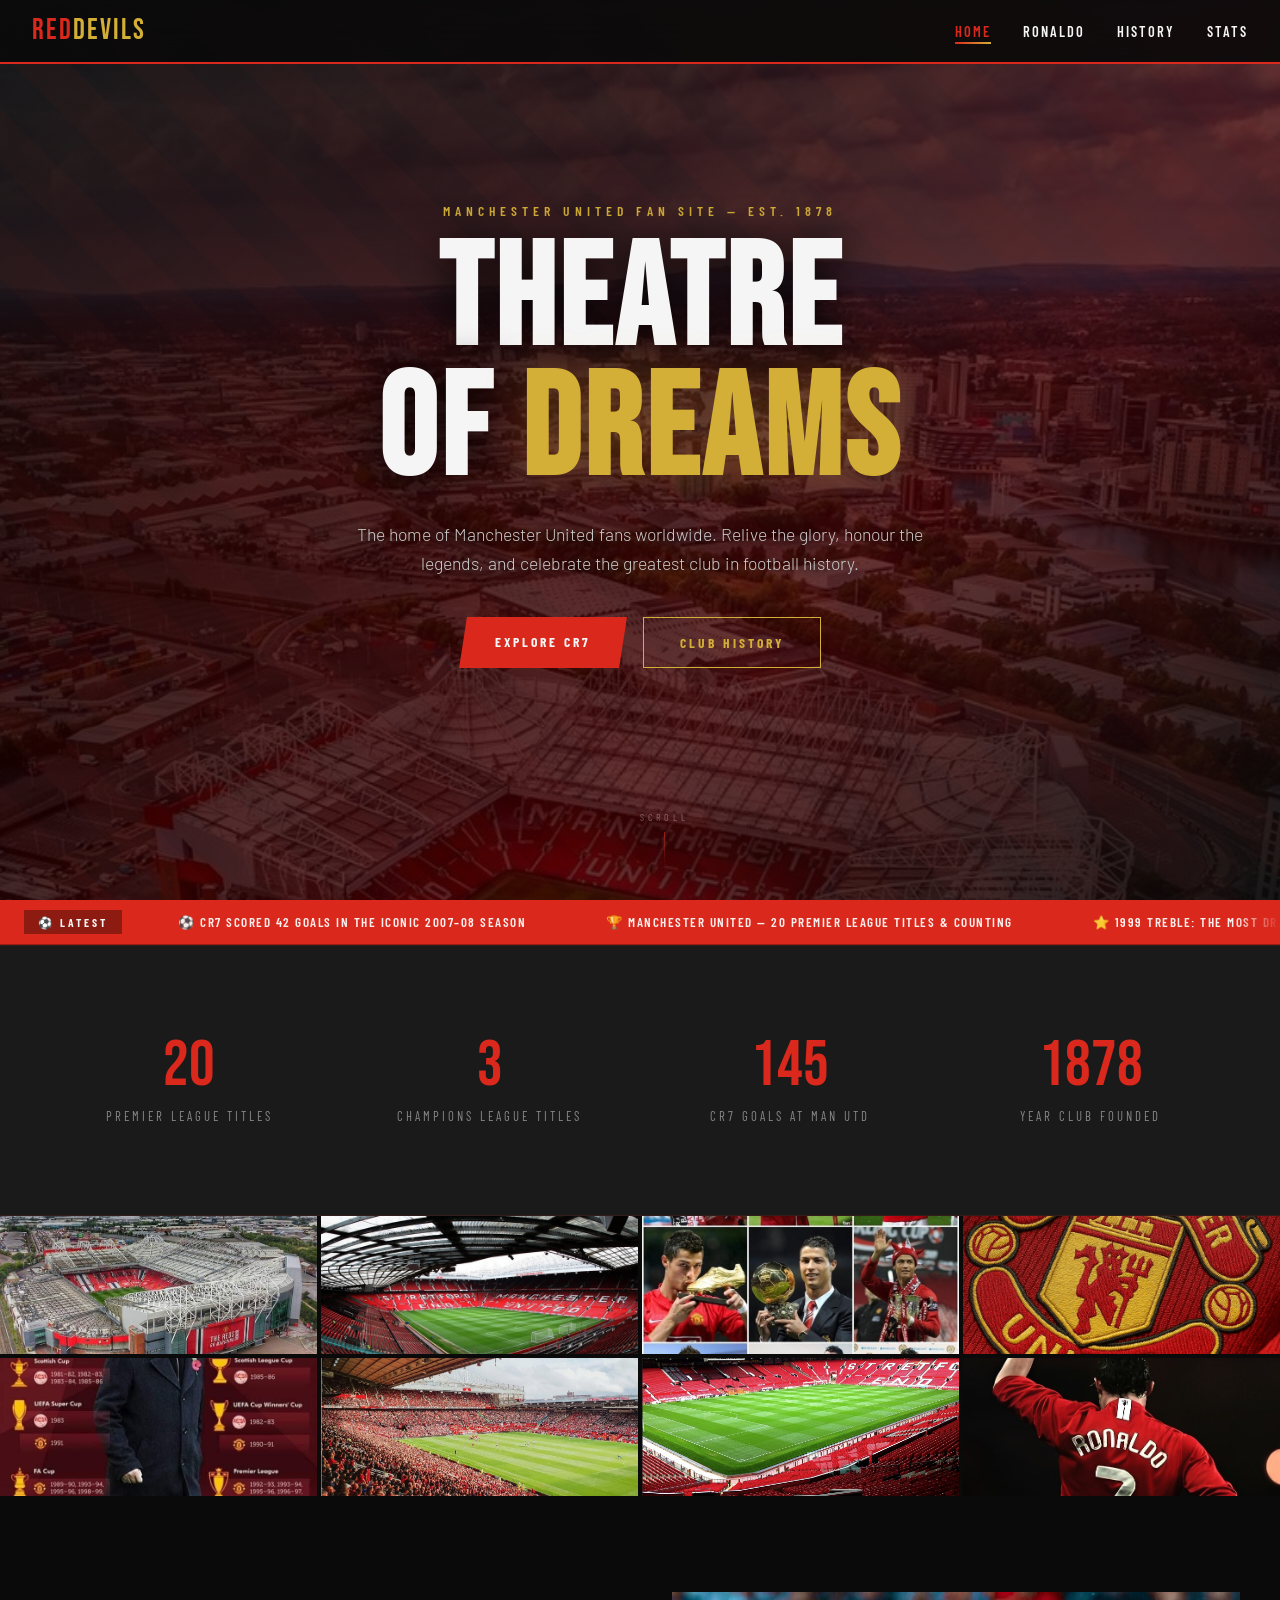
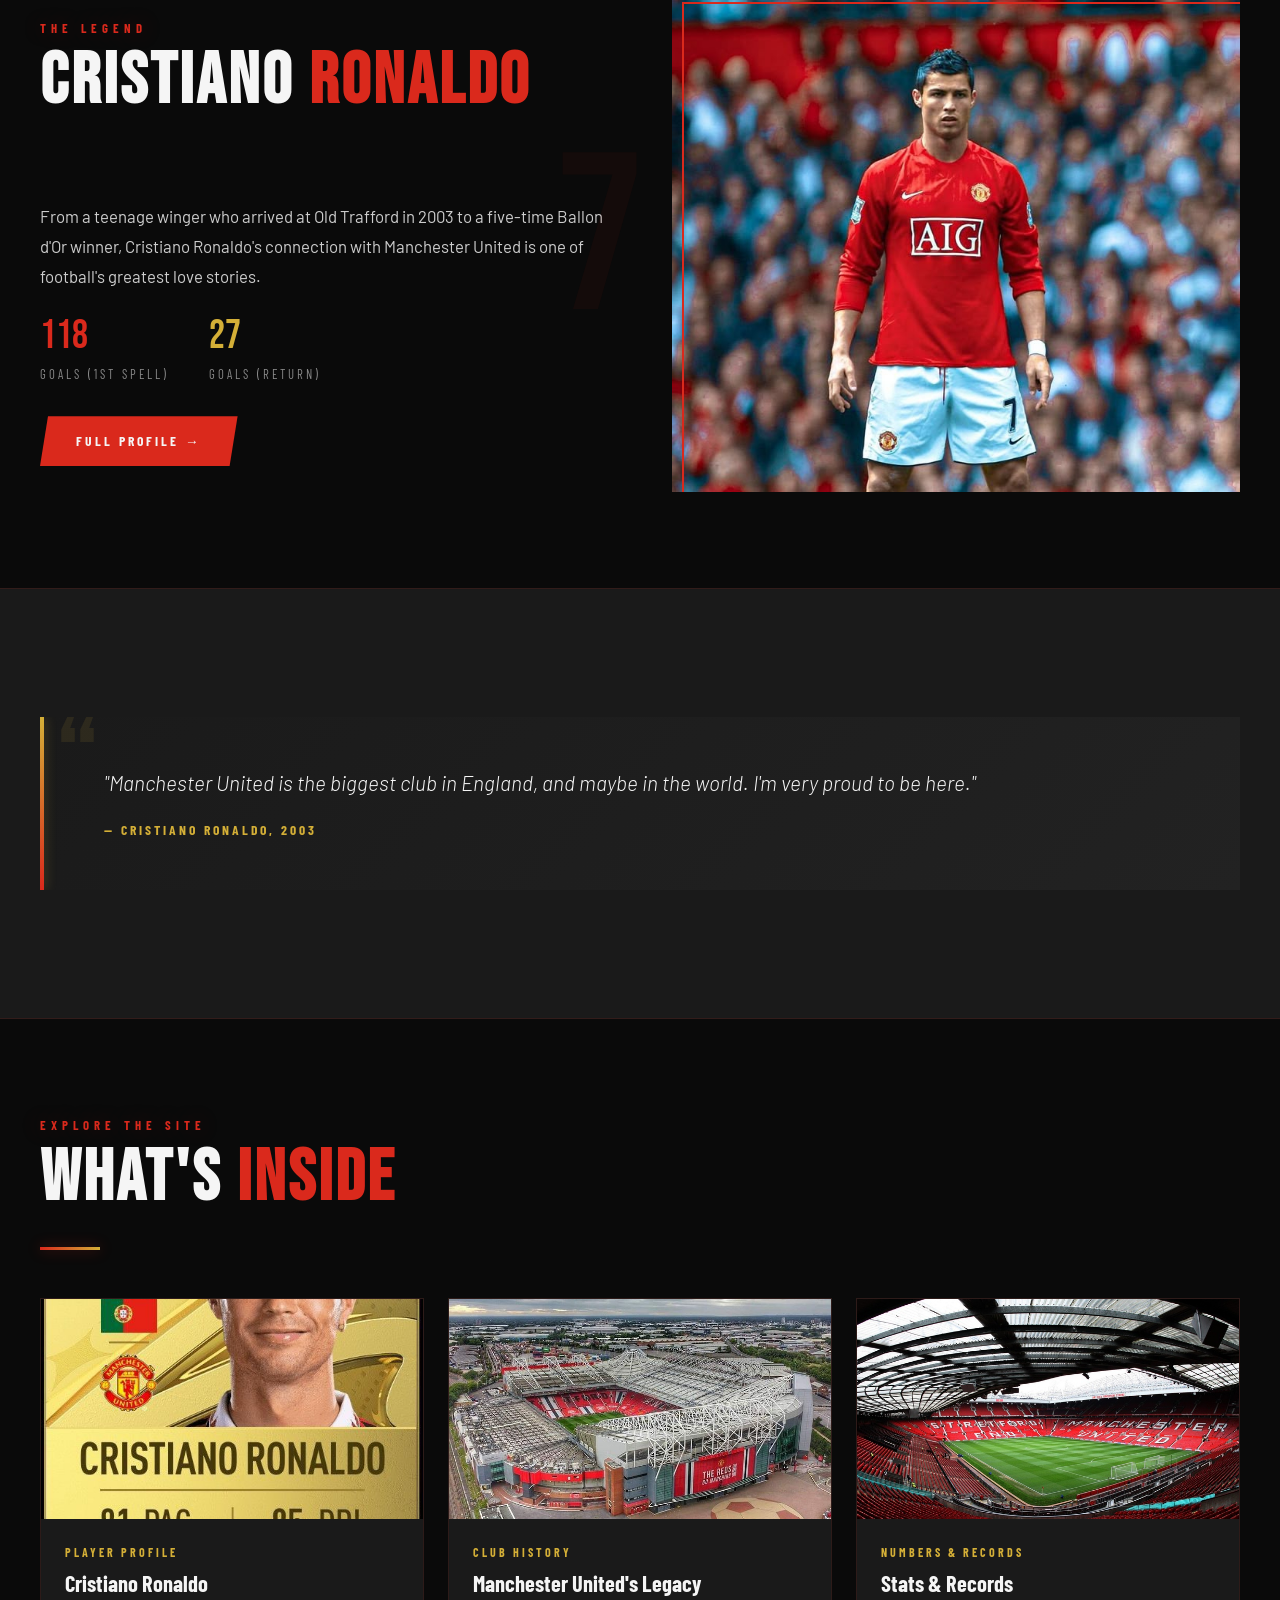
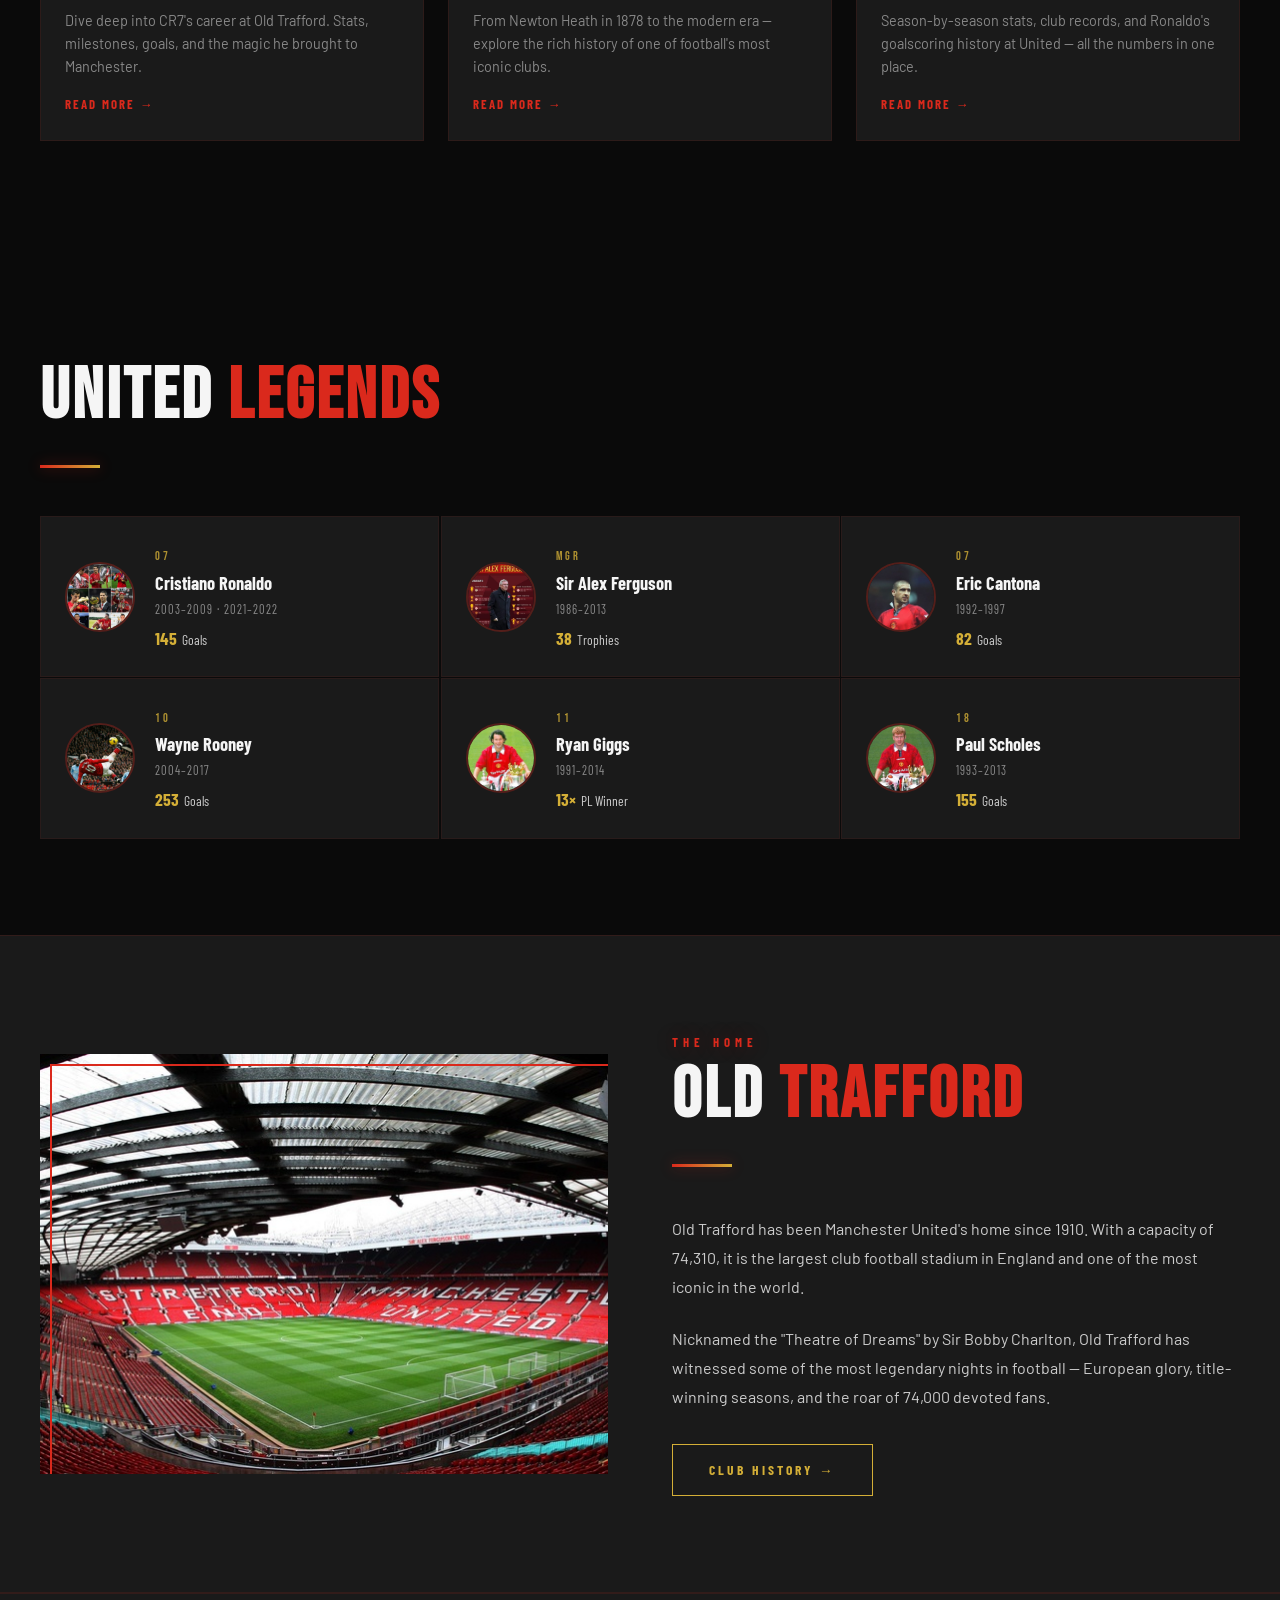
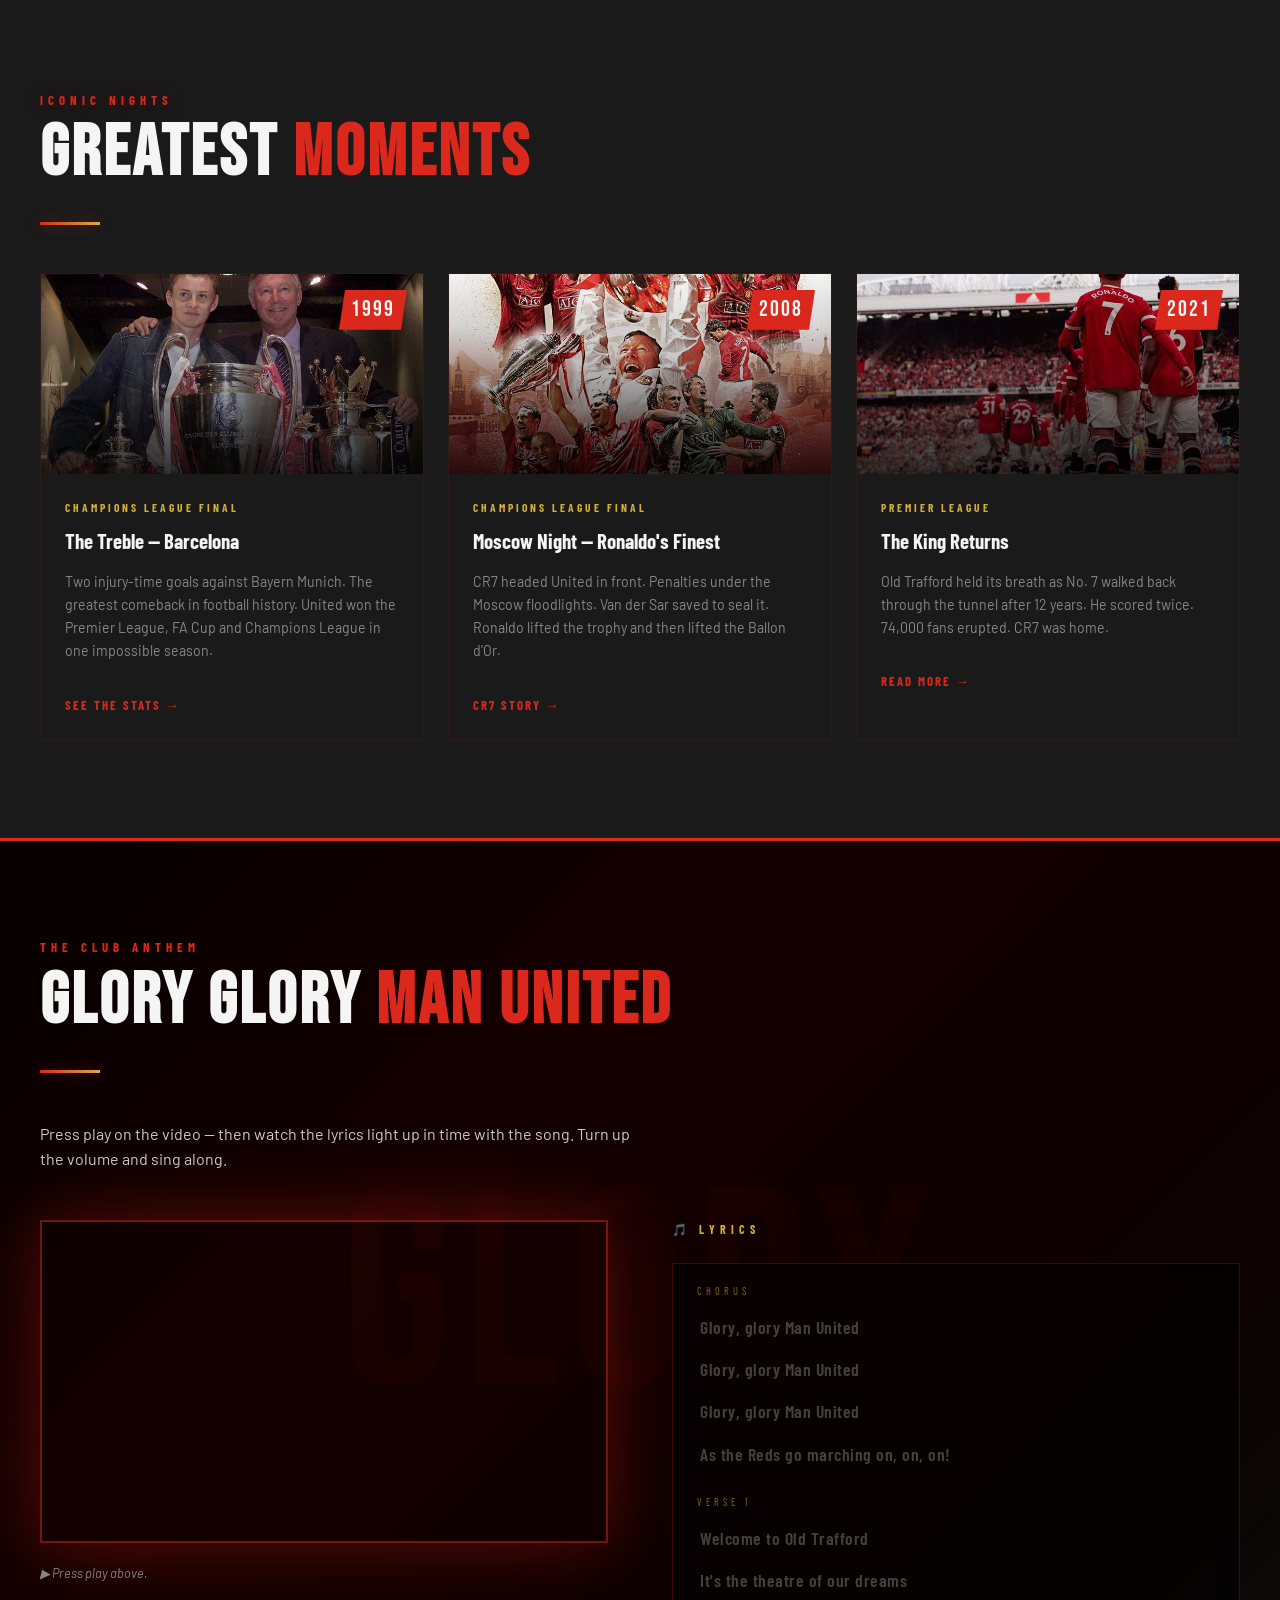
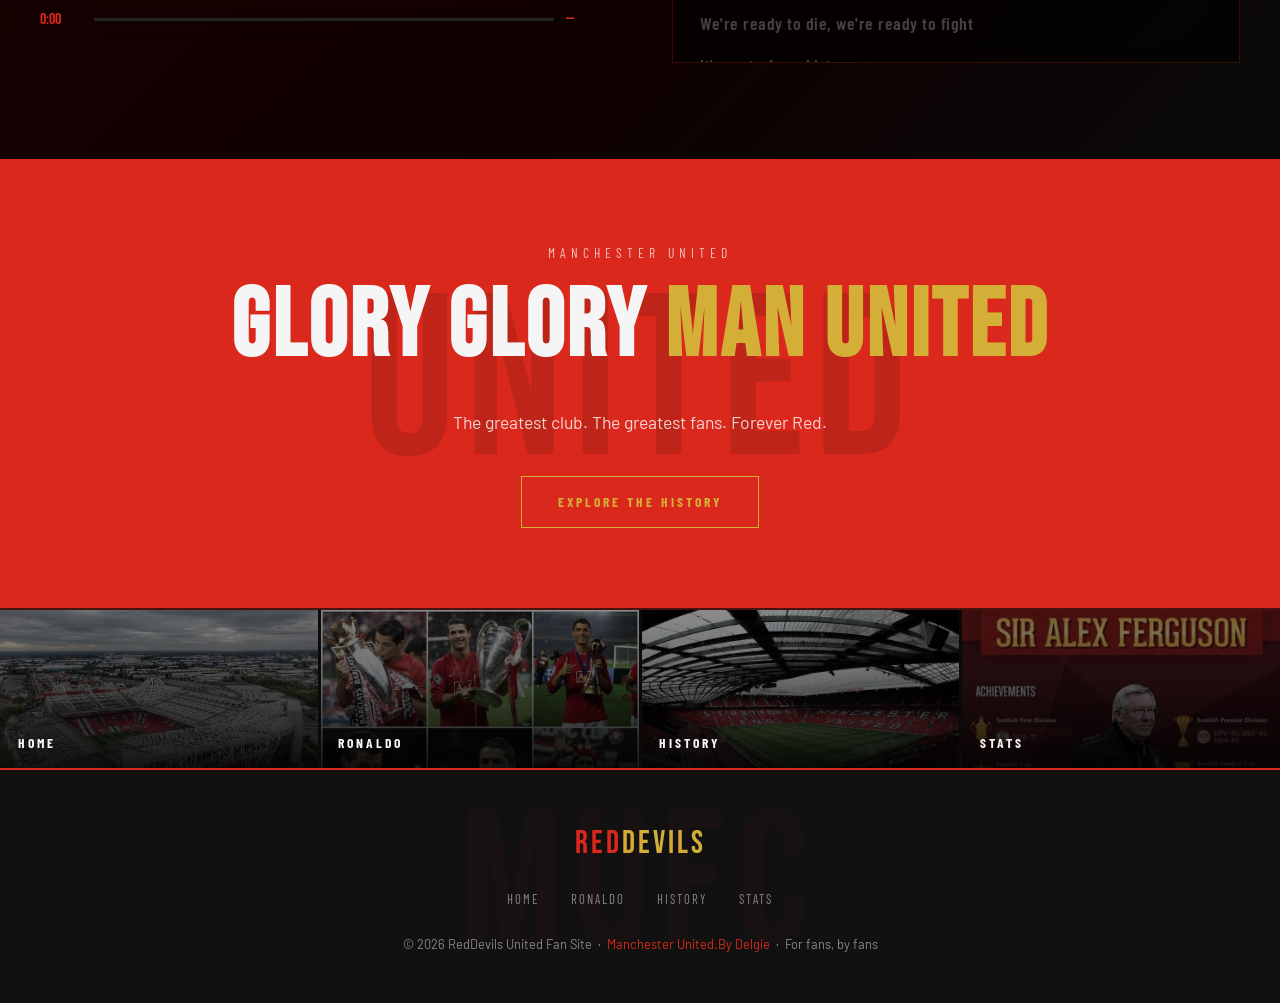
==== commit c1f6995a: "Modify footer text in index.html Updated footer text to include 'By Delgie'." ====
--- a/index.html
+++ b/index.html
@@ -559,9 +559,9 @@
       <li><a href="history.html">History</a></li>
       <li><a href="stats.html">Stats</a></li>
     </ul>
-    <p class="footer-copy">© 2026 RedDevils United Fan Site &nbsp;·&nbsp; <span>Manchester United</span> &nbsp;·&nbsp; For fans, by fans</p>
+    <p class="footer-copy">© 2026 RedDevils United Fan Site &nbsp;·&nbsp; <span>Manchester United.By Delgie</span> &nbsp;·&nbsp; For fans, by fans</p>
   </footer>
 
   <script src="script.js"></script>
 </body>
-</html>+</html>
